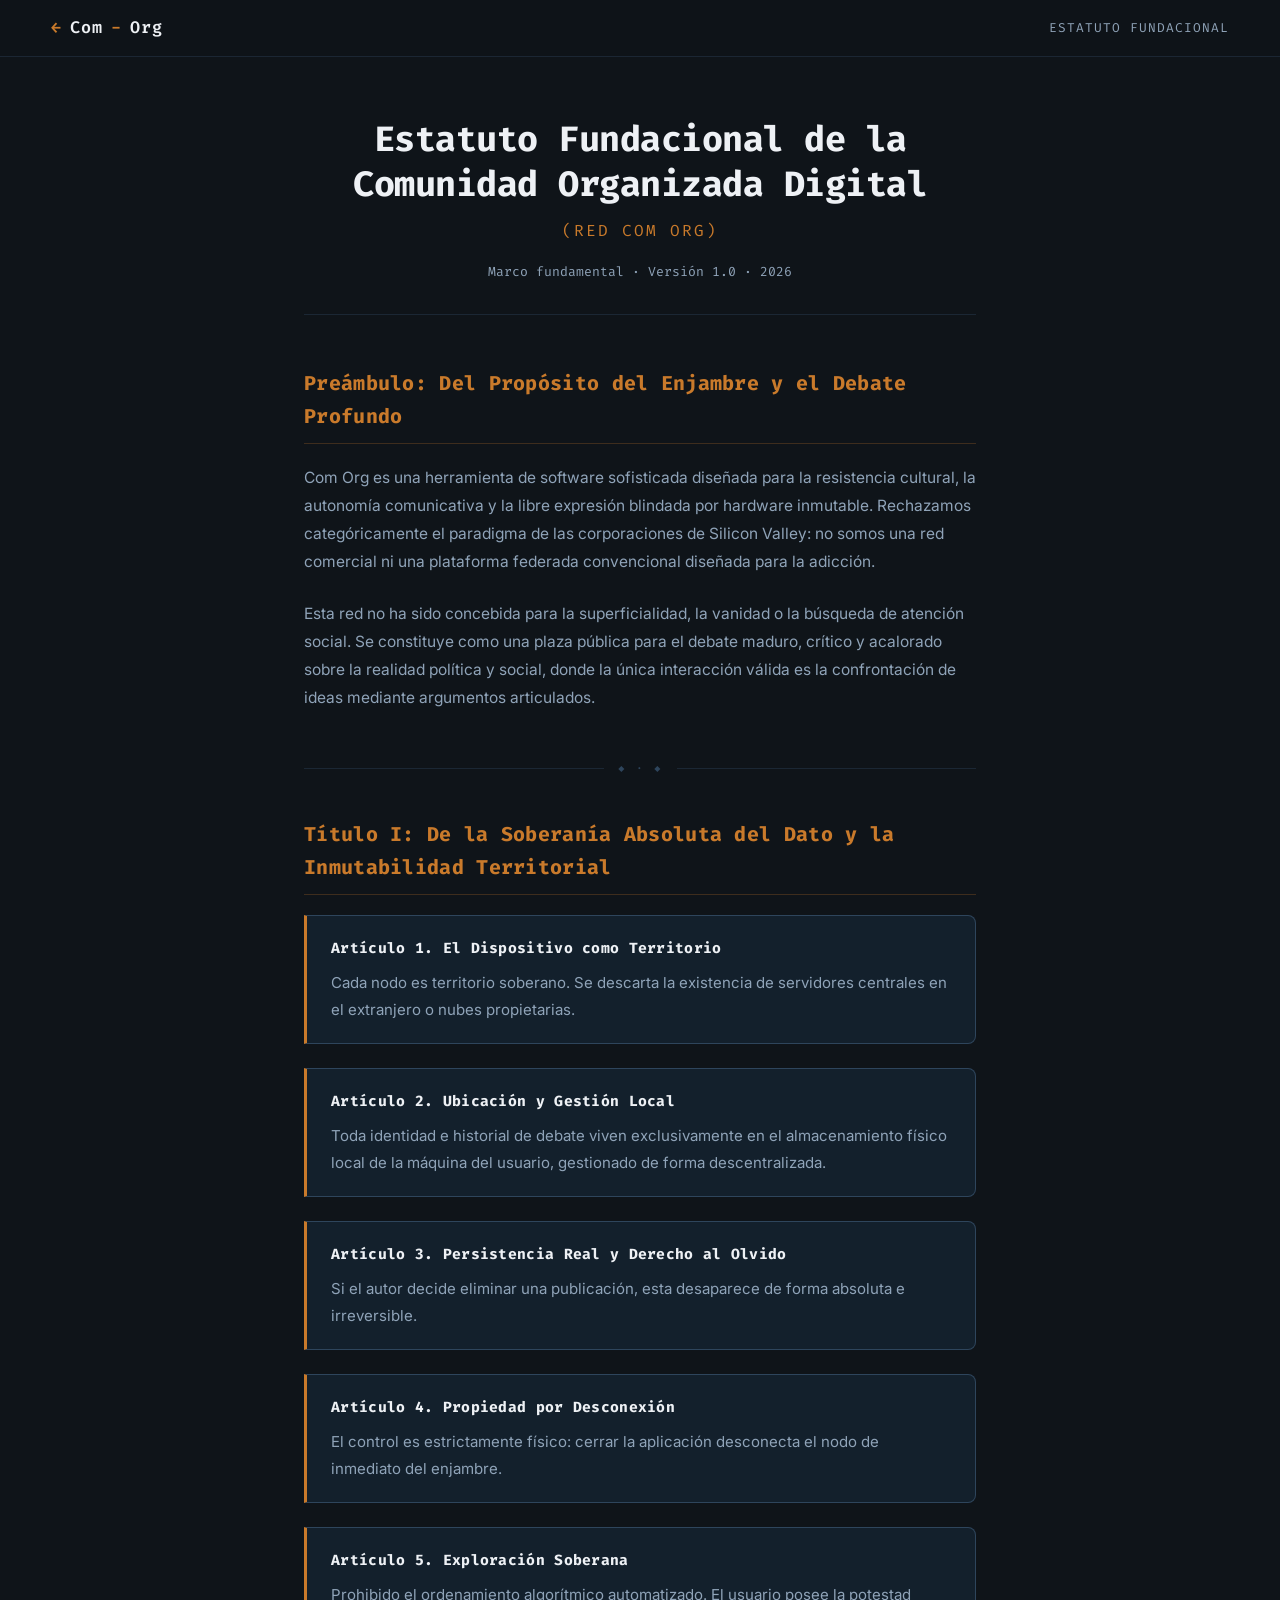
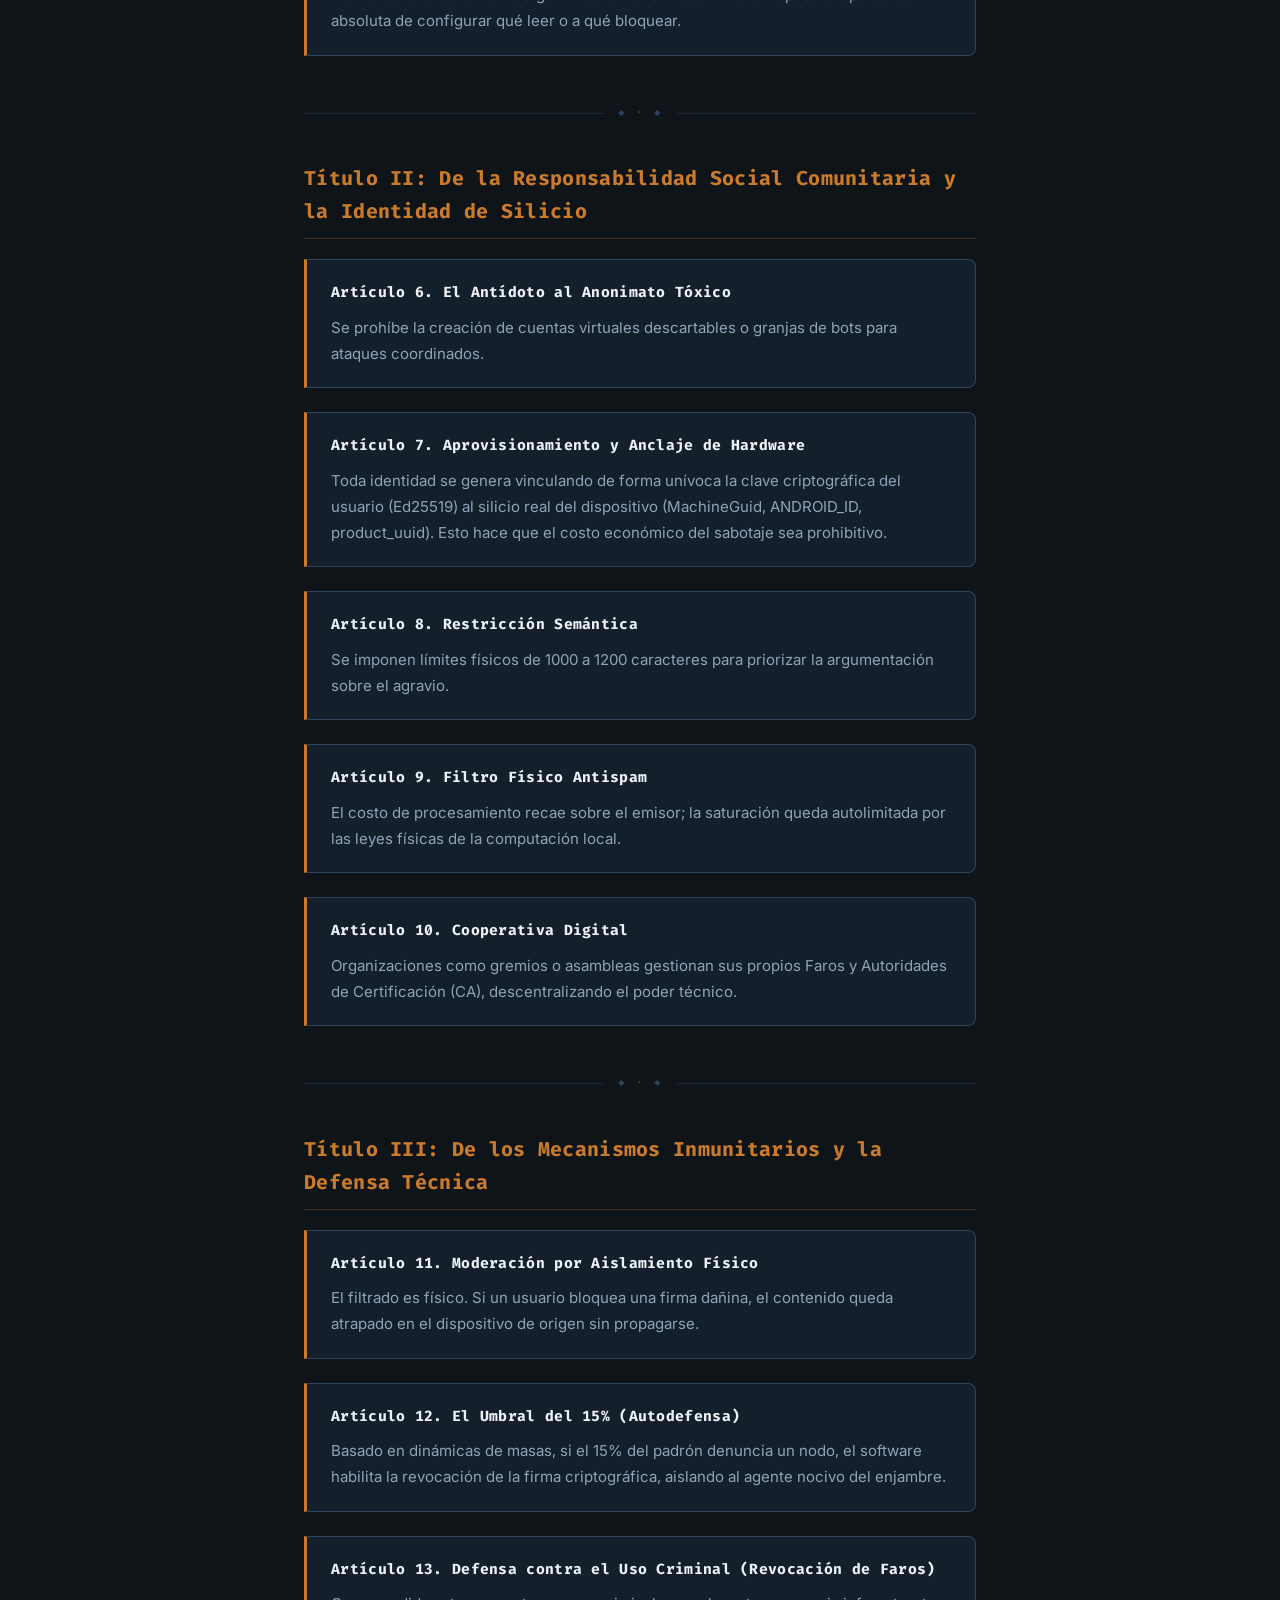
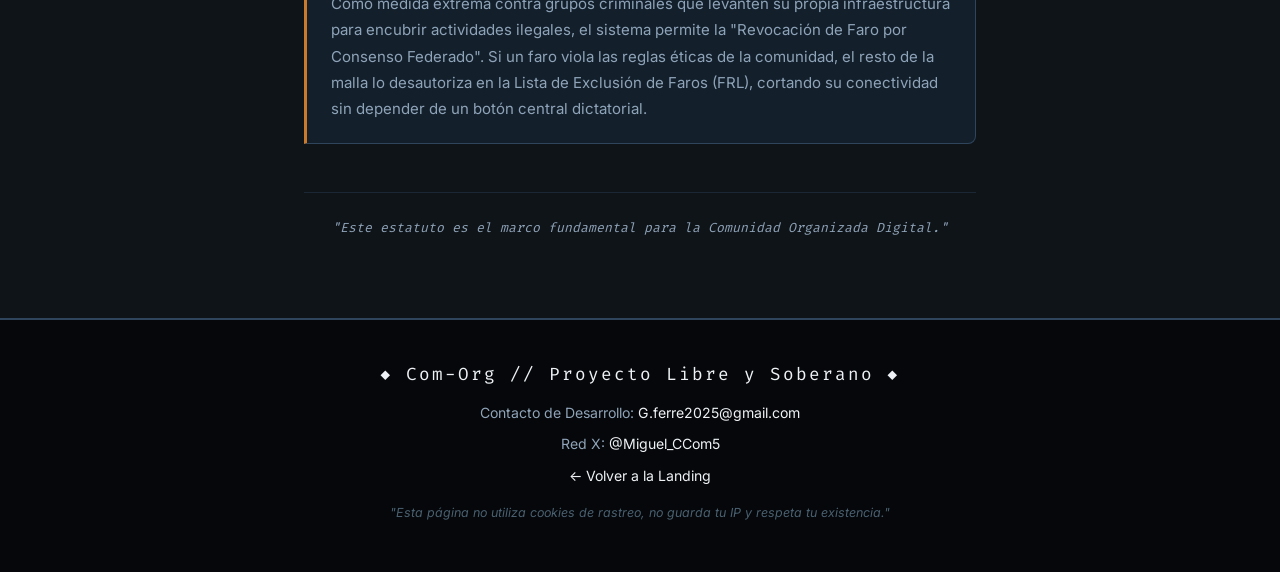
==== estatuto.html @ 85f121b2 "Estatutos" ====
<!DOCTYPE html>
<html lang="es">
<head>
    <meta charset="UTF-8">
    <meta name="viewport" content="width=device-width, initial-scale=1.0">
    <title>Estatuto Fundacional — Com Org // Red de Debate Soberano</title>
    <meta name="description" content="Estatuto Fundacional de la Comunidad Organizada Digital (RED COM ORG). Marco de soberanía del dato, responsabilidad social e identidad de silicio.">

    <link rel="preconnect" href="https://fonts.googleapis.com" />
    <link rel="preconnect" href="https://fonts.gstatic.com" crossorigin />
    <link href="https://fonts.googleapis.com/css2?family=Fira+Code:wght@400;600&family=Inter:wght@300;400;600;700&display=swap" rel="stylesheet" />

    <style>
        /* ============================================================
           VARIABLES Y RESET (idéntico a index.html)
        ============================================================ */
        :root {
            --bg-dark: #0F1419;
            --bg-card: #13202C;
            --bg-section-alt: #0b0e12;
            --border-glow: #2E455C;
            --accent-terracota: #C97A2B;
            --accent-glow: rgba(201, 122, 43, 0.35);
            --text-main: #EEF1F5;
            --text-muted: #8fa3b8;
            --danger: #f43f5e;
        }

        *, *::before, *::after {
            margin: 0;
            padding: 0;
            box-sizing: border-box;
        }

        html { scroll-behavior: smooth; }

        body {
            background-color: var(--bg-dark);
            color: var(--text-main);
            font-family: 'Inter', sans-serif;
            line-height: 1.65;
            overflow-x: hidden;
        }

        /* Scrollbar */
        ::-webkit-scrollbar { width: 7px; }
        ::-webkit-scrollbar-track { background: var(--bg-dark); }
        ::-webkit-scrollbar-thumb { background: var(--border-glow); border-radius: 4px; }
        ::-webkit-scrollbar-thumb:hover { background: var(--accent-terracota); }

        h1, h2, h3, h4, .mono { font-family: 'Fira Code', monospace; }

        /* ============================================================
           NAVBAR
        ============================================================ */
        nav {
            position: sticky;
            top: 0;
            z-index: 100;
            background: rgba(15, 20, 25, 0.88);
            backdrop-filter: blur(14px);
            border-bottom: 1px solid rgba(46, 69, 92, 0.4);
            padding: 14px 0;
        }

        .nav-inner {
            width: 92%;
            max-width: 1200px;
            margin: 0 auto;
            display: flex;
            align-items: center;
            justify-content: space-between;
            gap: 20px;
        }

        .nav-logo {
            font-family: 'Fira Code', monospace;
            font-size: 1.05rem;
            font-weight: 600;
            color: var(--text-main);
            text-decoration: none;
            letter-spacing: 1px;
            display: flex;
            align-items: center;
            gap: 8px;
            transition: color 0.2s;
        }

        .nav-logo:hover { color: var(--accent-terracota); }

        .nav-logo .arrow {
            color: var(--accent-terracota);
            font-size: 1rem;
        }

        /* ============================================================
           STATUTE CONTAINER — lectura cómoda
        ============================================================ */
        .statute-container {
            max-width: 800px;
            margin: 0 auto;
            padding: 60px 5% 80px;
        }

        /* Encabezado del estatuto */
        .statute-header {
            text-align: center;
            margin-bottom: 52px;
            padding-bottom: 32px;
            border-bottom: 1px solid rgba(46, 69, 92, 0.4);
        }

        .statute-header h1 {
            font-size: clamp(1.5rem, 3.5vw, 2.2rem);
            font-weight: 700;
            letter-spacing: -0.5px;
            margin-bottom: 10px;
            line-height: 1.3;
        }

        .statute-header .subtitle {
            font-family: 'Fira Code', monospace;
            color: var(--accent-terracota);
            font-size: 1rem;
            margin-bottom: 0;
            letter-spacing: 2px;
        }

        .statute-header .doc-meta {
            margin-top: 16px;
            font-size: 0.82rem;
            color: var(--text-muted);
            font-family: 'Fira Code', monospace;
        }

        /* ============================================================
           SECCIONES Y TÍTULOS
        ============================================================ */
        .preamble,
        .title-section {
            margin-bottom: 48px;
        }

        .preamble h2,
        .title-section > h2 {
            font-size: clamp(1rem, 2.5vw, 1.25rem);
            color: var(--accent-terracota);
            margin-bottom: 20px;
            padding-bottom: 10px;
            border-bottom: 1px solid rgba(201, 122, 43, 0.25);
            letter-spacing: 0.3px;
        }

        /* Párrafos del preámbulo */
        .preamble p {
            color: var(--text-muted);
            line-height: 1.8;
            margin-bottom: 1.5rem;
            font-size: 0.97rem;
        }

        /* ============================================================
           ARTÍCULOS
        ============================================================ */
        .article {
            background-color: var(--bg-card);
            border: 1px solid var(--border-glow);
            border-left: 3px solid var(--accent-terracota);
            border-radius: 0 8px 8px 0;
            padding: 20px 24px;
            margin-bottom: 1.5rem;
            transition: border-color 0.3s ease, transform 0.3s ease, box-shadow 0.3s ease;
        }

        .article:hover {
            border-left-color: var(--accent-terracota);
            border-color: var(--accent-terracota);
            transform: translateX(4px);
            box-shadow: 0 4px 24px rgba(0, 0, 0, 0.35);
        }

        .article h3 {
            font-size: 0.92rem;
            color: var(--text-main);
            margin-bottom: 10px;
            font-family: 'Fira Code', monospace;
            letter-spacing: 0.3px;
        }

        .article p {
            color: var(--text-muted);
            line-height: 1.75;
            font-size: 0.94rem;
            margin-bottom: 0;
        }

        /* Notas de referencia (citas) */
        .cite {
            font-family: 'Fira Code', monospace;
            font-size: 0.72rem;
            color: rgba(143, 163, 184, 0.45);
            margin-left: 6px;
        }

        /* ============================================================
           PIE DEL DOCUMENTO
        ============================================================ */
        .statute-footer-note {
            margin-top: 48px;
            padding-top: 24px;
            border-top: 1px solid rgba(46, 69, 92, 0.4);
            text-align: center;
            font-family: 'Fira Code', monospace;
            font-size: 0.82rem;
            color: var(--text-muted);
            font-style: italic;
        }

        /* ============================================================
           FOOTER GLOBAL
        ============================================================ */
        footer {
            background-color: #05070a;
            border-top: 2px solid var(--border-glow);
            padding: 40px 0;
            text-align: center;
        }

        .footer-logo {
            font-family: 'Fira Code', monospace;
            font-size: 1.1rem;
            color: var(--text-main);
            margin-bottom: 12px;
            letter-spacing: 2px;
        }

        footer p {
            color: var(--text-muted);
            font-size: 0.88rem;
            margin-bottom: 8px;
        }

        footer a {
            color: var(--text-main);
            text-decoration: none;
            transition: color 0.2s;
        }

        footer a:hover { color: var(--accent-terracota); }

        .legal {
            font-size: 0.78rem;
            font-style: italic;
            color: #4a6070;
            margin-top: 16px;
        }

        /* ============================================================
           SEPARADOR DECORATIVO
        ============================================================ */
        .divider {
            display: flex;
            align-items: center;
            gap: 14px;
            margin: 40px auto;
            color: var(--border-glow);
            font-family: 'Fira Code', monospace;
            font-size: 0.7rem;
            letter-spacing: 2px;
        }

        .divider::before, .divider::after {
            content: '';
            flex: 1;
            height: 1px;
            background: var(--border-glow);
            opacity: 0.4;
        }

        @media (max-width: 600px) {
            .statute-container { padding: 40px 5% 60px; }
        }
    </style>
</head>
<body>

    <!-- ====================================================
         NAV
    ==================================================== -->
    <nav id="nav-estatuto">
        <div class="nav-inner">
            <a href="index.html" class="nav-logo">
                <span class="arrow">←</span>
                Com<span style="color: var(--accent-terracota);">-</span>Org
            </a>
            <span style="font-family: 'Fira Code', monospace; font-size: 0.8rem; color: var(--text-muted); letter-spacing: 1px;">ESTATUTO FUNDACIONAL</span>
        </div>
    </nav>

    <!-- ====================================================
         CONTENIDO PRINCIPAL
    ==================================================== -->
    <main class="statute-container">

        <header class="statute-header">
            <h1>Estatuto Fundacional de la Comunidad Organizada Digital</h1>
            <p class="subtitle">(RED COM ORG)</p>
            <p class="doc-meta">Marco fundamental · Versión 1.0 · 2026</p>
        </header>

        <!-- PREÁMBULO -->
        <section class="preamble">
            <h2>Preámbulo: Del Propósito del Enjambre y el Debate Profundo</h2>
            <p>
                Com Org es una herramienta de software sofisticada diseñada para la resistencia cultural,
                la autonomía comunicativa y la libre expresión blindada por hardware inmutable. Rechazamos
                categóricamente el paradigma de las corporaciones de Silicon Valley: no somos una red
                comercial ni una plataforma federada convencional diseñada para la adicción.
            </p>
            <p>
                Esta red no ha sido concebida para la superficialidad, la vanidad o la búsqueda de atención
                social. Se constituye como una plaza pública para el debate maduro, crítico y acalorado sobre
                la realidad política y social, donde la única interacción válida es la confrontación de ideas
                mediante argumentos articulados.
            </p>
        </section>

        <div class="divider">◆ · ◆</div>

        <!-- TÍTULO I -->
        <section class="title-section">
            <h2>Título I: De la Soberanía Absoluta del Dato y la Inmutabilidad Territorial</h2>

            <article class="article">
                <h3>Artículo 1. El Dispositivo como Territorio</h3>
                <p>Cada nodo es territorio soberano. Se descarta la existencia de servidores centrales en el extranjero o nubes propietarias.</p>
            </article>

            <article class="article">
                <h3>Artículo 2. Ubicación y Gestión Local</h3>
                <p>Toda identidad e historial de debate viven exclusivamente en el almacenamiento físico local de la máquina del usuario, gestionado de forma descentralizada.</p>
            </article>

            <article class="article">
                <h3>Artículo 3. Persistencia Real y Derecho al Olvido</h3>
                <p>Si el autor decide eliminar una publicación, esta desaparece de forma absoluta e irreversible.</p>
            </article>

            <article class="article">
                <h3>Artículo 4. Propiedad por Desconexión</h3>
                <p>El control es estrictamente físico: cerrar la aplicación desconecta el nodo de inmediato del enjambre.</p>
            </article>

            <article class="article">
                <h3>Artículo 5. Exploración Soberana</h3>
                <p>Prohibido el ordenamiento algorítmico automatizado. El usuario posee la potestad absoluta de configurar qué leer o a qué bloquear.</p>
            </article>
        </section>

        <div class="divider">◆ · ◆</div>

        <!-- TÍTULO II -->
        <section class="title-section">
            <h2>Título II: De la Responsabilidad Social Comunitaria y la Identidad de Silicio</h2>

            <article class="article">
                <h3>Artículo 6. El Antídoto al Anonimato Tóxico</h3>
                <p>Se prohíbe la creación de cuentas virtuales descartables o granjas de bots para ataques coordinados.</p>
            </article>

            <article class="article">
                <h3>Artículo 7. Aprovisionamiento y Anclaje de Hardware</h3>
                <p>Toda identidad se genera vinculando de forma unívoca la clave criptográfica del usuario (Ed25519) al silicio real del dispositivo (MachineGuid, ANDROID_ID, product_uuid). Esto hace que el costo económico del sabotaje sea prohibitivo.</p>
            </article>

            <article class="article">
                <h3>Artículo 8. Restricción Semántica</h3>
                <p>Se imponen límites físicos de 1000 a 1200 caracteres para priorizar la argumentación sobre el agravio.</p>
            </article>

            <article class="article">
                <h3>Artículo 9. Filtro Físico Antispam</h3>
                <p>El costo de procesamiento recae sobre el emisor; la saturación queda autolimitada por las leyes físicas de la computación local.</p>
            </article>

            <article class="article">
                <h3>Artículo 10. Cooperativa Digital</h3>
                <p>Organizaciones como gremios o asambleas gestionan sus propios Faros y Autoridades de Certificación (CA), descentralizando el poder técnico.</p>
            </article>
        </section>

        <div class="divider">◆ · ◆</div>

        <!-- TÍTULO III -->
        <section class="title-section">
            <h2>Título III: De los Mecanismos Inmunitarios y la Defensa Técnica</h2>

            <article class="article">
                <h3>Artículo 11. Moderación por Aislamiento Físico</h3>
                <p>El filtrado es físico. Si un usuario bloquea una firma dañina, el contenido queda atrapado en el dispositivo de origen sin propagarse.</p>
            </article>

            <article class="article">
                <h3>Artículo 12. El Umbral del 15% (Autodefensa)</h3>
                <p>Basado en dinámicas de masas, si el 15% del padrón denuncia un nodo, el software habilita la revocación de la firma criptográfica, aislando al agente nocivo del enjambre.</p>
            </article>

            <article class="article">
                <h3>Artículo 13. Defensa contra el Uso Criminal (Revocación de Faros)</h3>
                <p>Como medida extrema contra grupos criminales que levanten su propia infraestructura para encubrir actividades ilegales, el sistema permite la "Revocación de Faro por Consenso Federado". Si un faro viola las reglas éticas de la comunidad, el resto de la malla lo desautoriza en la Lista de Exclusión de Faros (FRL), cortando su conectividad sin depender de un botón central dictatorial.</p>
            </article>
        </section>

        <div class="statute-footer-note">
            "Este estatuto es el marco fundamental para la Comunidad Organizada Digital."
        </div>

    </main>

    <!-- ====================================================
         FOOTER
    ==================================================== -->
    <footer>
        <div style="width: 92%; max-width: 1200px; margin: 0 auto;">
            <p class="footer-logo">◆ Com-Org // Proyecto Libre y Soberano ◆</p>
            <p>Contacto de Desarrollo: <a href="mailto:G.ferre2025@gmail.com">G.ferre2025@gmail.com</a></p>
            <p>Red X: <a href="https://x.com/Miguel_CCom5" target="_blank" rel="noopener noreferrer">@Miguel_CCom5</a></p>
            <p><a href="index.html">← Volver a la Landing</a></p>
            <p class="legal">"Esta página no utiliza cookies de rastreo, no guarda tu IP y respeta tu existencia."</p>
        </div>
    </footer>

</body>
</html>
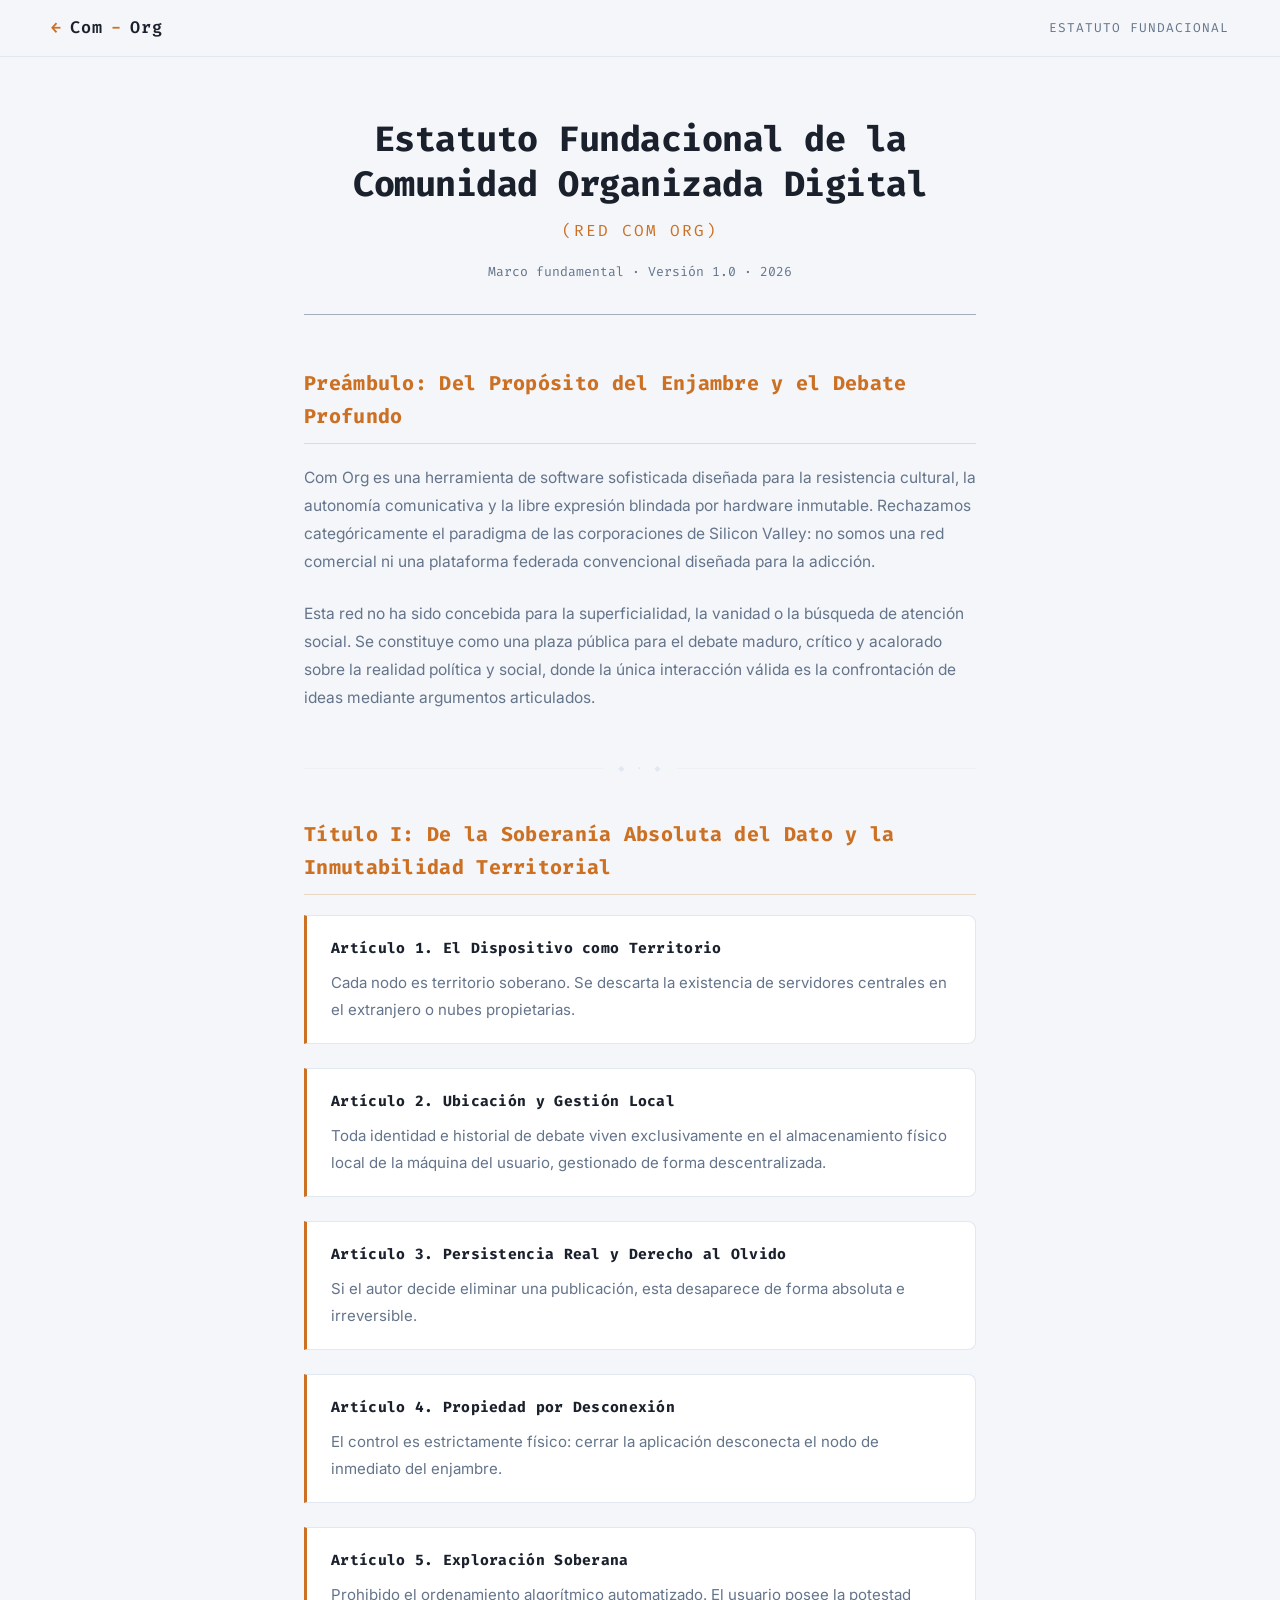
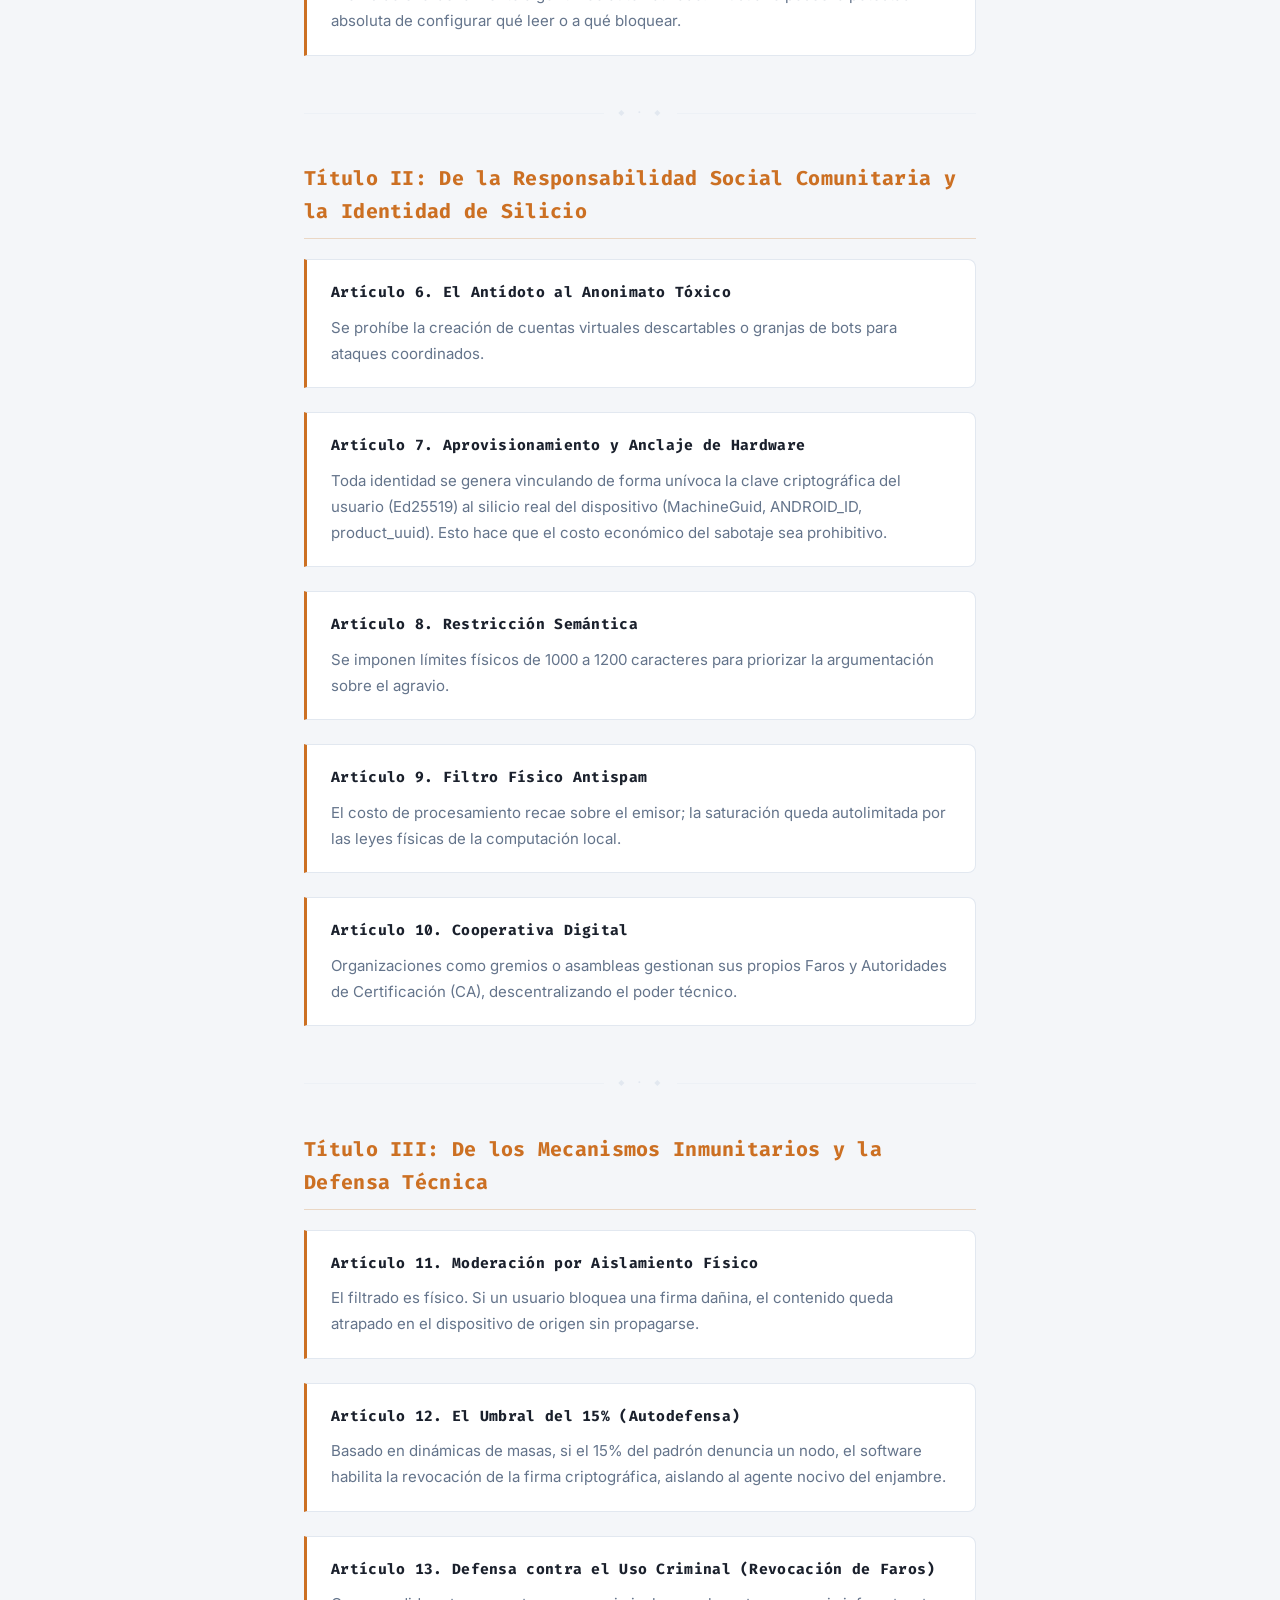
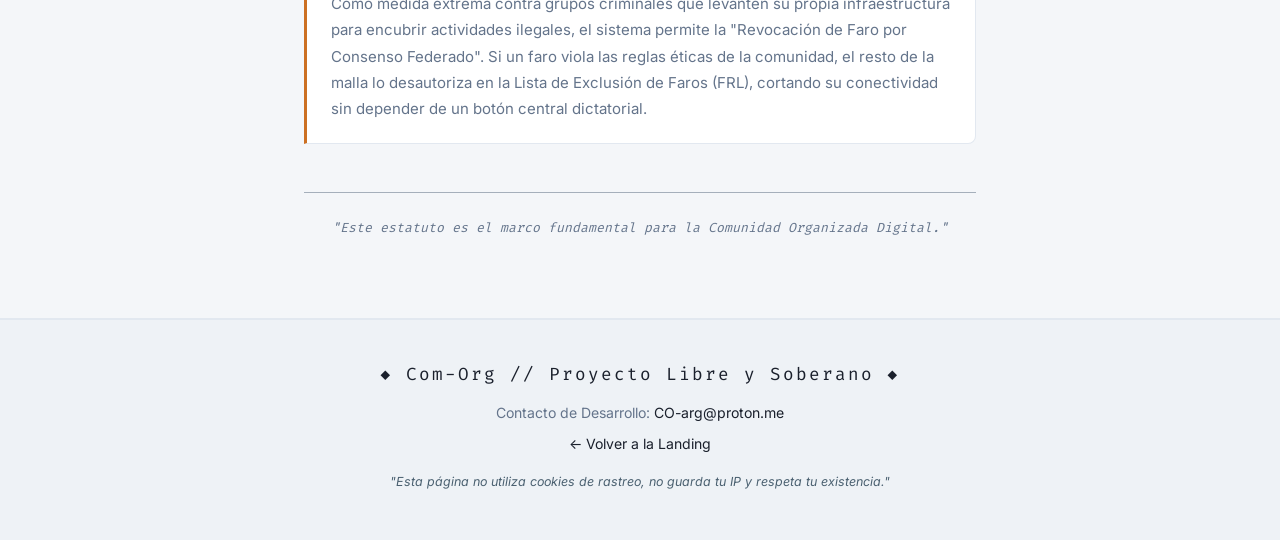
==== commit 0edfa7e7: "cambio paleta color sitio" ====
--- a/estatuto.html
+++ b/estatuto.html
@@ -15,16 +15,46 @@
            VARIABLES Y RESET (idéntico a index.html)
         ============================================================ */
         :root {
-            --bg-dark: #0F1419;
-            --bg-card: #13202C;
-            --bg-section-alt: #0b0e12;
-            --border-glow: #2E455C;
-            --accent-terracota: #C97A2B;
-            --accent-glow: rgba(201, 122, 43, 0.35);
-            --text-main: #EEF1F5;
-            --text-muted: #8fa3b8;
+            /* Sistema DUAL: Modo Claro (por defecto) */
+            --bg-principal: #f4f6f9;
+            --bg-card: #ffffff;
+            --bg-section-alt: #eef2f6;
+            --texto-main: #1a202c;
+            --texto-secundario: #64748b;
+            --acento: #cc7023;
+            --acento-hover: #b35f1b;
+            --borde: #e2e8f0;
+            --estado-exito: #059669;
+            --bg-codigo: #e2e8f0;
+            --texto-codigo: #cc7023;
+
+            /* Mapeo para retrocompatibilidad con las clases existentes */
+            --bg-dark: var(--bg-principal);
+            --border-glow: var(--borde);
+            --accent-terracota: var(--acento);
+            --accent-glow: rgba(204, 112, 35, 0.25);
+            --text-main: var(--texto-main);
+            --text-muted: var(--texto-secundario);
             --danger: #f43f5e;
         }
+
+        /* @media (prefers-color-scheme: dark) {
+            :root {
+                --bg-principal: #0b1116;
+                --bg-card: #121a21;
+                --bg-section-alt: #0e161c;
+                --texto-main: #e2e8f0;
+                --texto-secundario: #94a3b8;
+                --acento: #f59e0b;
+                --acento-hover: #d97706;
+                --borde: #1e293b;
+                --estado-exito: #10b981;
+                --bg-codigo: #1a232c;
+                --texto-codigo: #10b981;
+                
+                --accent-glow: rgba(245, 158, 11, 0.25);
+            }
+        } */
 
         *, *::before, *::after {
             margin: 0;
@@ -35,11 +65,12 @@
         html { scroll-behavior: smooth; }
 
         body {
-            background-color: var(--bg-dark);
-            color: var(--text-main);
+            background-color: var(--bg-principal);
+            color: var(--texto-main);
             font-family: 'Inter', sans-serif;
             line-height: 1.65;
             overflow-x: hidden;
+            transition: background-color 0.3s ease, color 0.3s ease;
         }
 
         /* Scrollbar */
@@ -50,6 +81,29 @@
 
         h1, h2, h3, h4, .mono { font-family: 'Fira Code', monospace; }
 
+        pre, code, .codigo {
+            font-family: 'Fira Code', monospace;
+            background-color: var(--bg-codigo);
+            color: var(--texto-codigo);
+            border-radius: 4px;
+        }
+
+        code {
+            padding: 0.2em 0.4em;
+        }
+
+        pre {
+            padding: 1rem;
+            overflow-x: auto;
+            border: 1px solid var(--borde);
+            border-radius: 6px;
+        }
+
+        pre code {
+            padding: 0;
+            background-color: transparent;
+        }
+
         /* ============================================================
            NAVBAR
         ============================================================ */
@@ -57,9 +111,9 @@
             position: sticky;
             top: 0;
             z-index: 100;
-            background: rgba(15, 20, 25, 0.88);
+            background: var(--bg-principal);
             backdrop-filter: blur(14px);
-            border-bottom: 1px solid rgba(46, 69, 92, 0.4);
+            border-bottom: 1px solid var(--borde);
             padding: 14px 0;
         }
 
@@ -220,8 +274,8 @@
            FOOTER GLOBAL
         ============================================================ */
         footer {
-            background-color: #05070a;
-            border-top: 2px solid var(--border-glow);
+            background-color: var(--bg-section-alt);
+            border-top: 2px solid var(--borde);
             padding: 40px 0;
             text-align: center;
         }
@@ -423,8 +477,7 @@
     <footer>
         <div style="width: 92%; max-width: 1200px; margin: 0 auto;">
             <p class="footer-logo">◆ Com-Org // Proyecto Libre y Soberano ◆</p>
-            <p>Contacto de Desarrollo: <a href="mailto:G.ferre2025@gmail.com">G.ferre2025@gmail.com</a></p>
-            <p>Red X: <a href="https://x.com/Miguel_CCom5" target="_blank" rel="noopener noreferrer">@Miguel_CCom5</a></p>
+            <p>Contacto de Desarrollo: <a href="mailto:CO-arg@proton.me">CO-arg@proton.me</a></p>
             <p><a href="index.html">← Volver a la Landing</a></p>
             <p class="legal">"Esta página no utiliza cookies de rastreo, no guarda tu IP y respeta tu existencia."</p>
         </div>
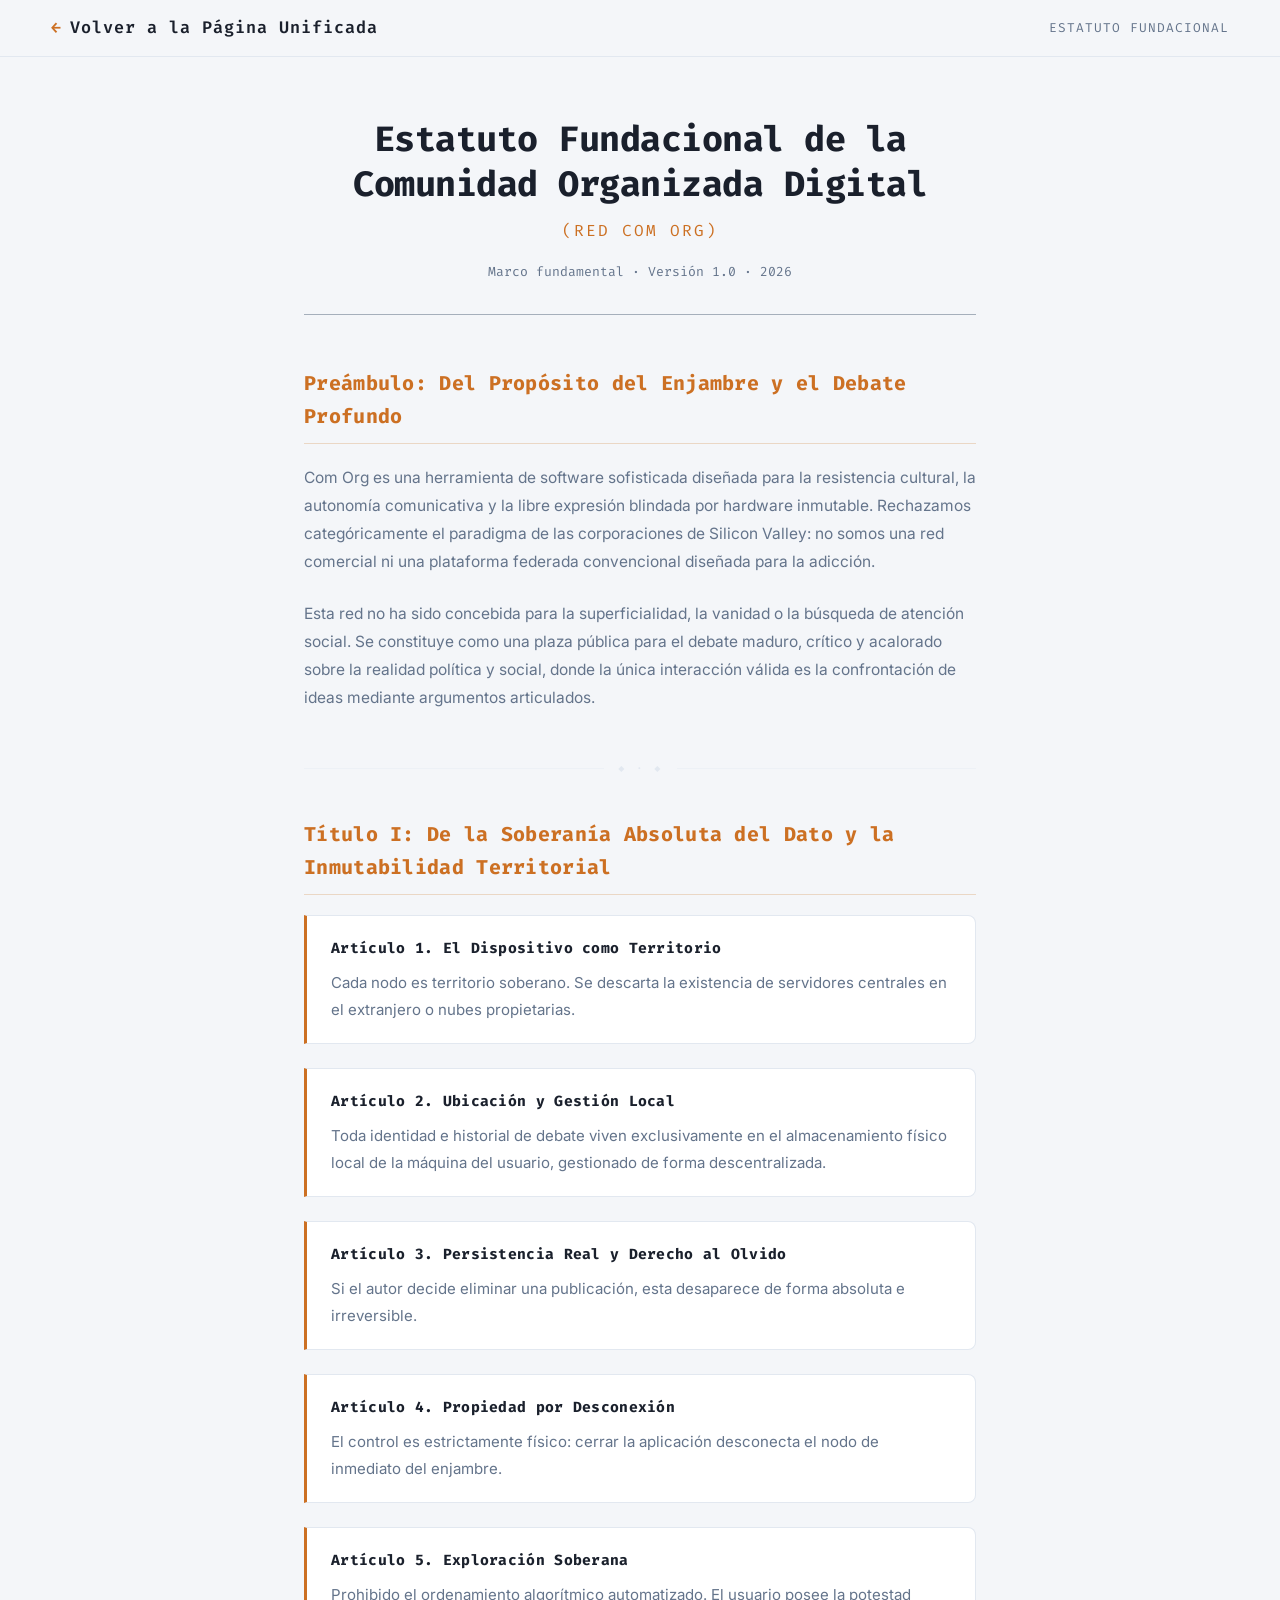
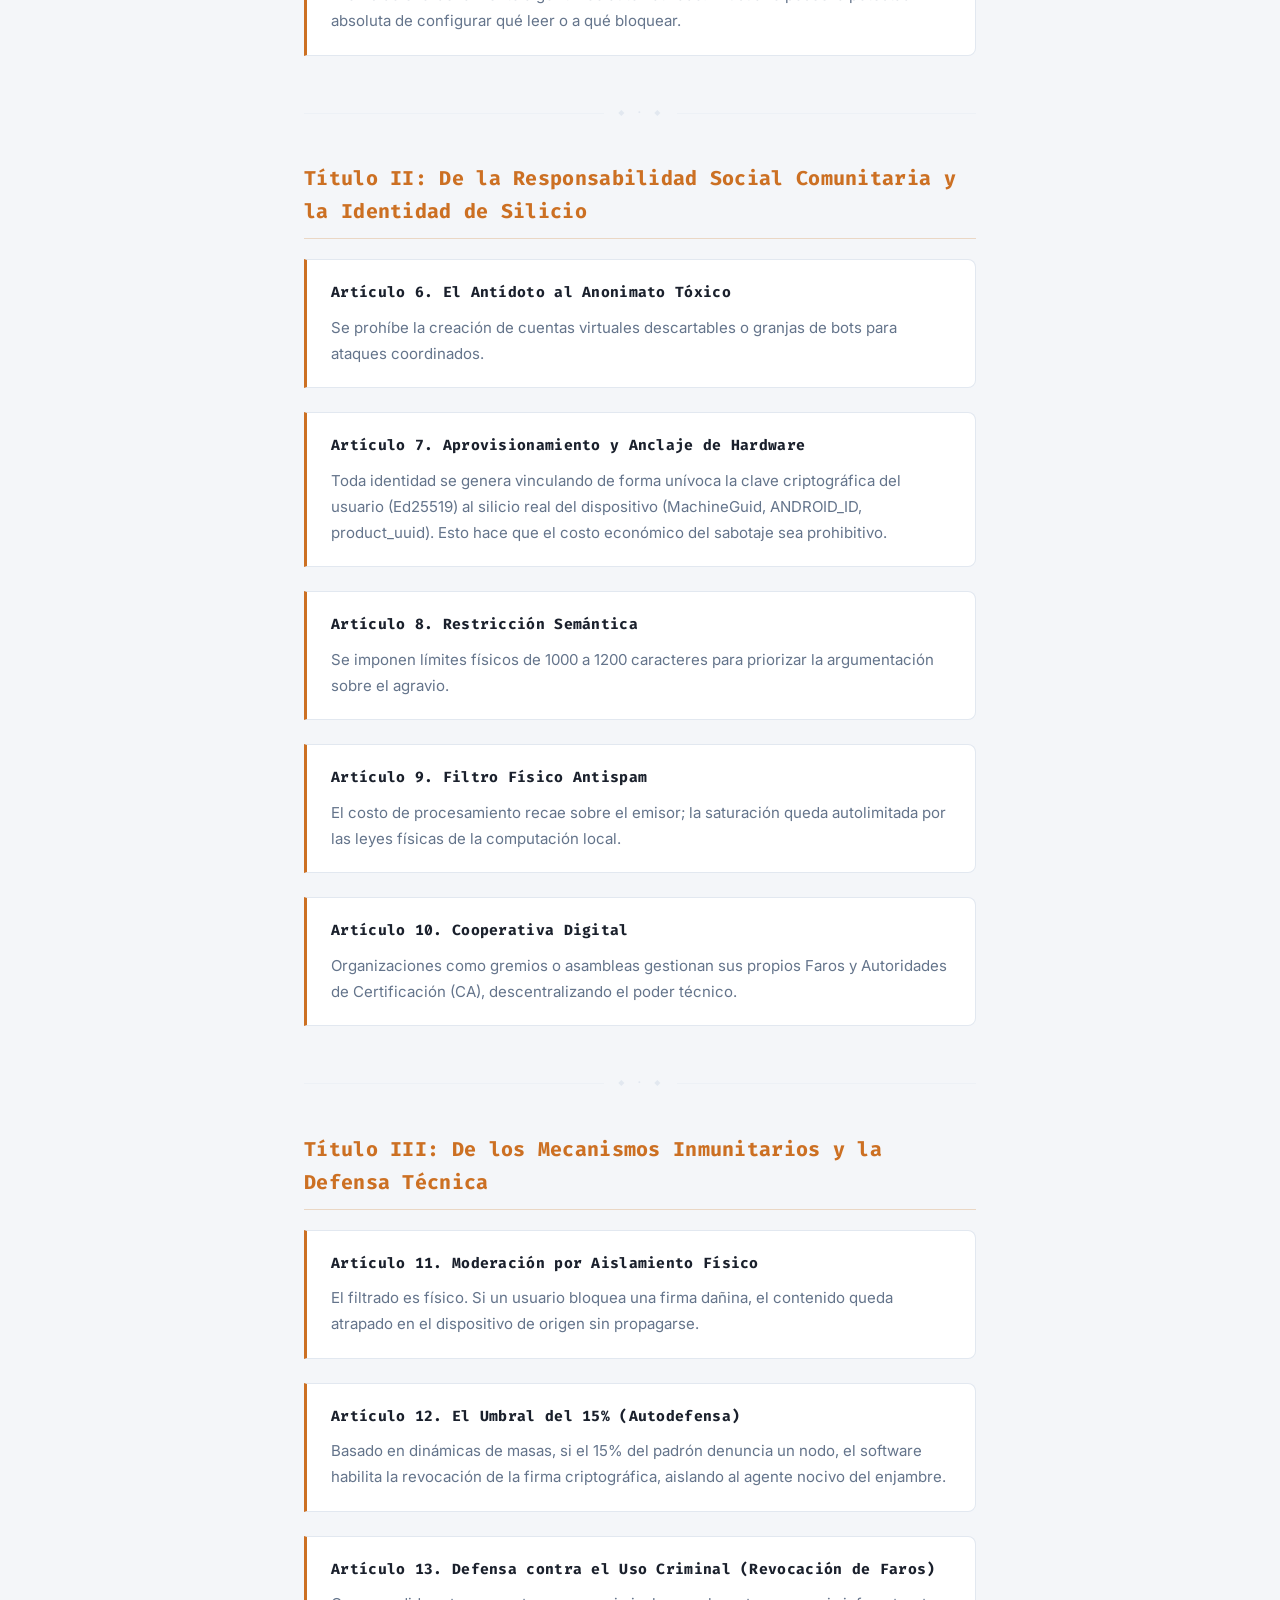
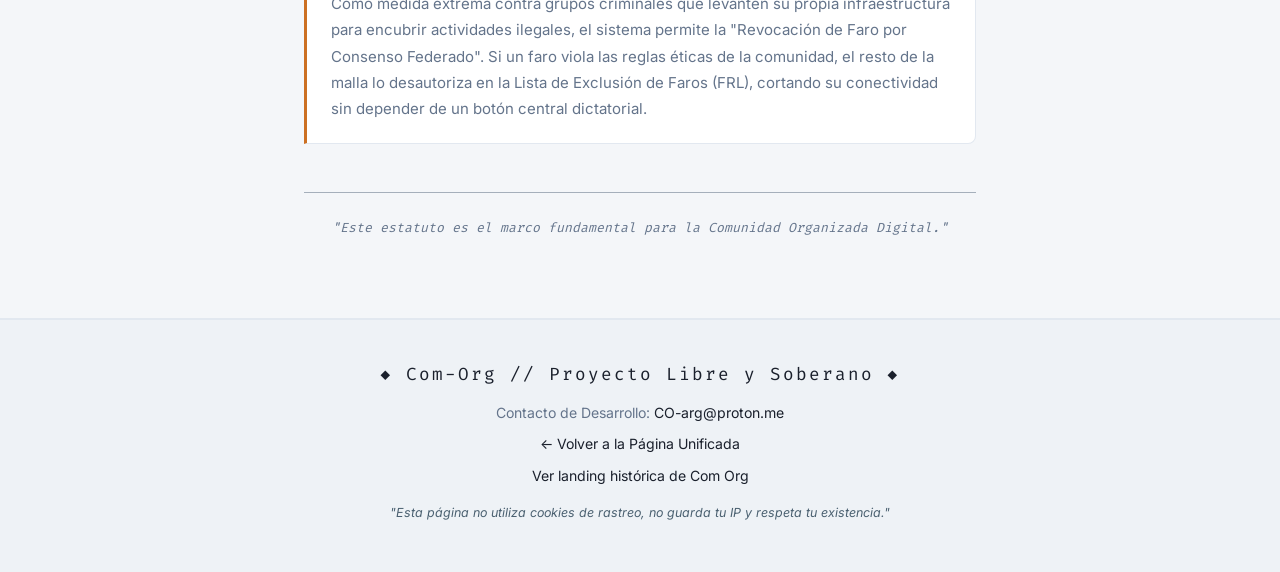
==== commit aadc71f9: "unificacion de filosofia y soft" ====
--- a/estatuto.html
+++ b/estatuto.html
@@ -343,9 +343,9 @@
     ==================================================== -->
     <nav id="nav-estatuto">
         <div class="nav-inner">
-            <a href="index.html" class="nav-logo">
+            <a href="../index.html" class="nav-logo">
                 <span class="arrow">←</span>
-                Com<span style="color: var(--accent-terracota);">-</span>Org
+                Volver a la Página Unificada
             </a>
             <span style="font-family: 'Fira Code', monospace; font-size: 0.8rem; color: var(--text-muted); letter-spacing: 1px;">ESTATUTO FUNDACIONAL</span>
         </div>
@@ -478,7 +478,8 @@
         <div style="width: 92%; max-width: 1200px; margin: 0 auto;">
             <p class="footer-logo">◆ Com-Org // Proyecto Libre y Soberano ◆</p>
             <p>Contacto de Desarrollo: <a href="mailto:CO-arg@proton.me">CO-arg@proton.me</a></p>
-            <p><a href="index.html">← Volver a la Landing</a></p>
+            <p><a href="../index.html">← Volver a la Página Unificada</a></p>
+            <p><a href="index.html">Ver landing histórica de Com Org</a></p>
             <p class="legal">"Esta página no utiliza cookies de rastreo, no guarda tu IP y respeta tu existencia."</p>
         </div>
     </footer>
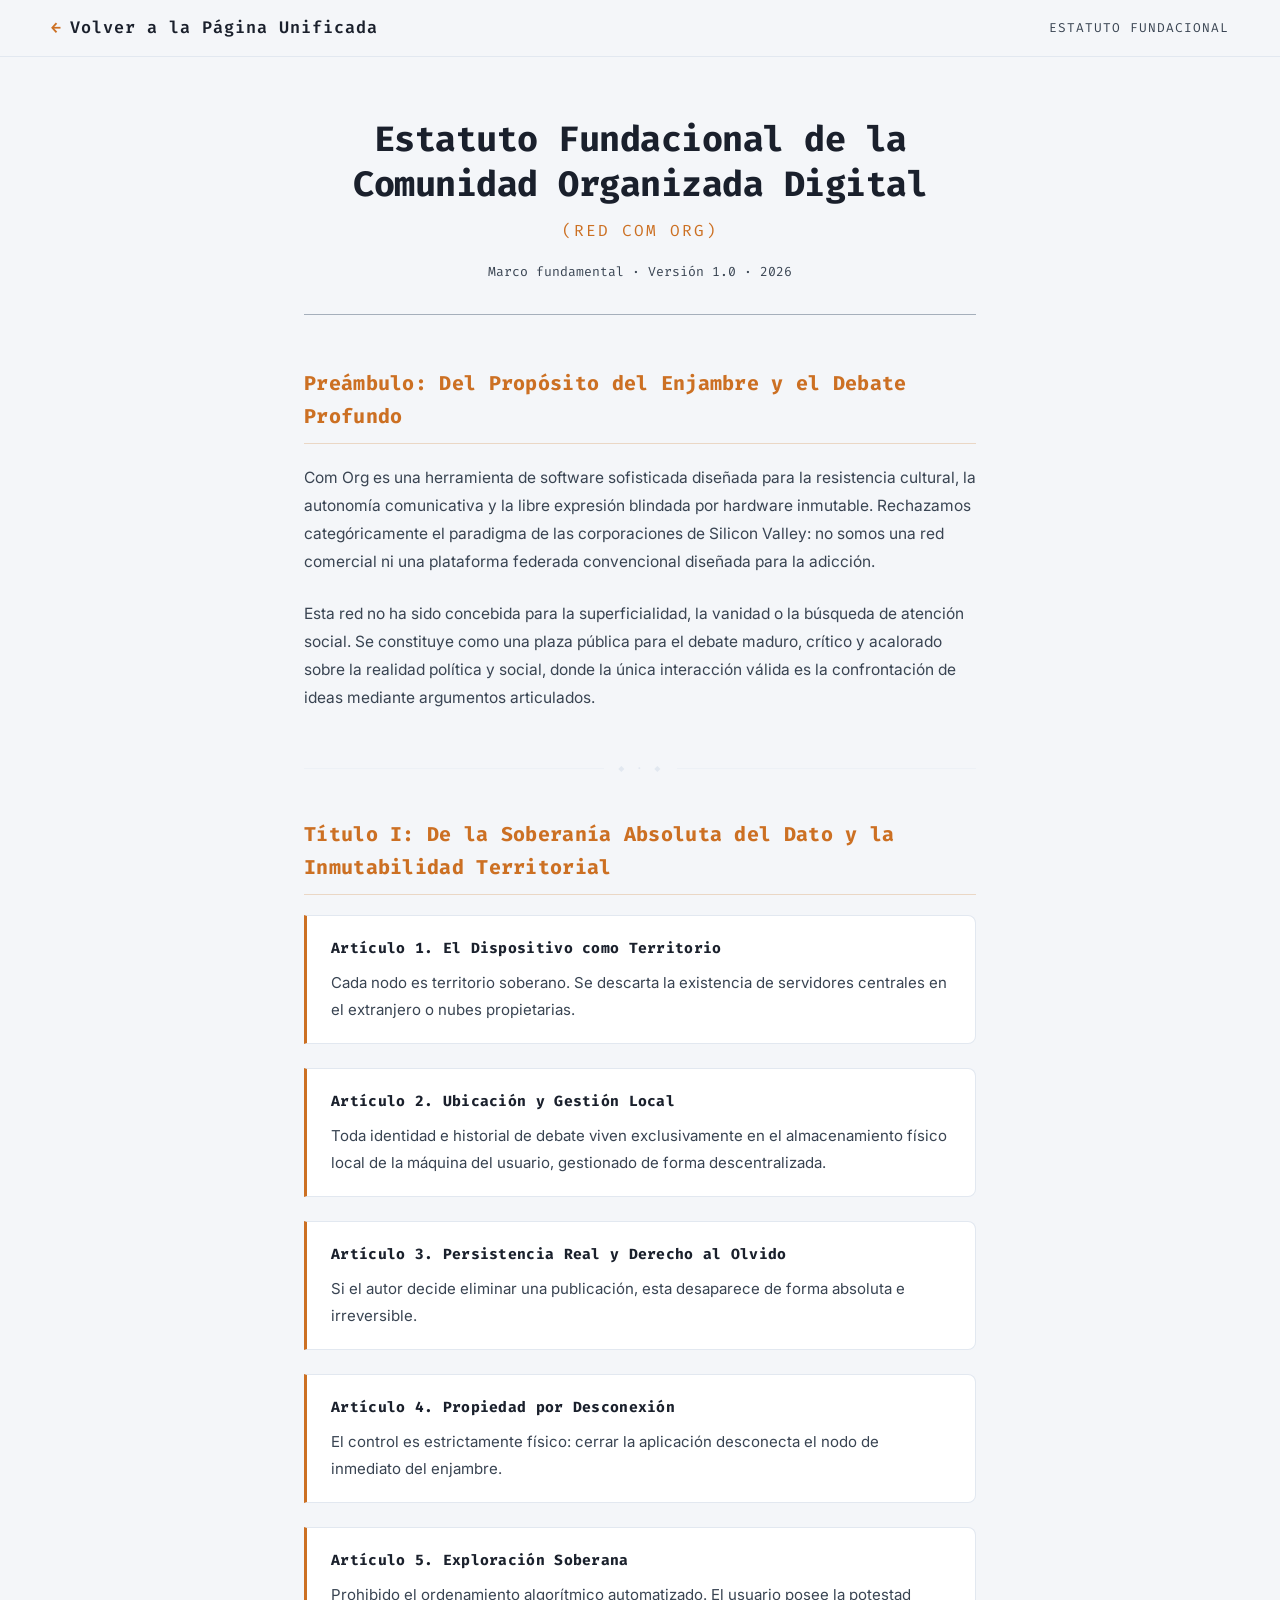
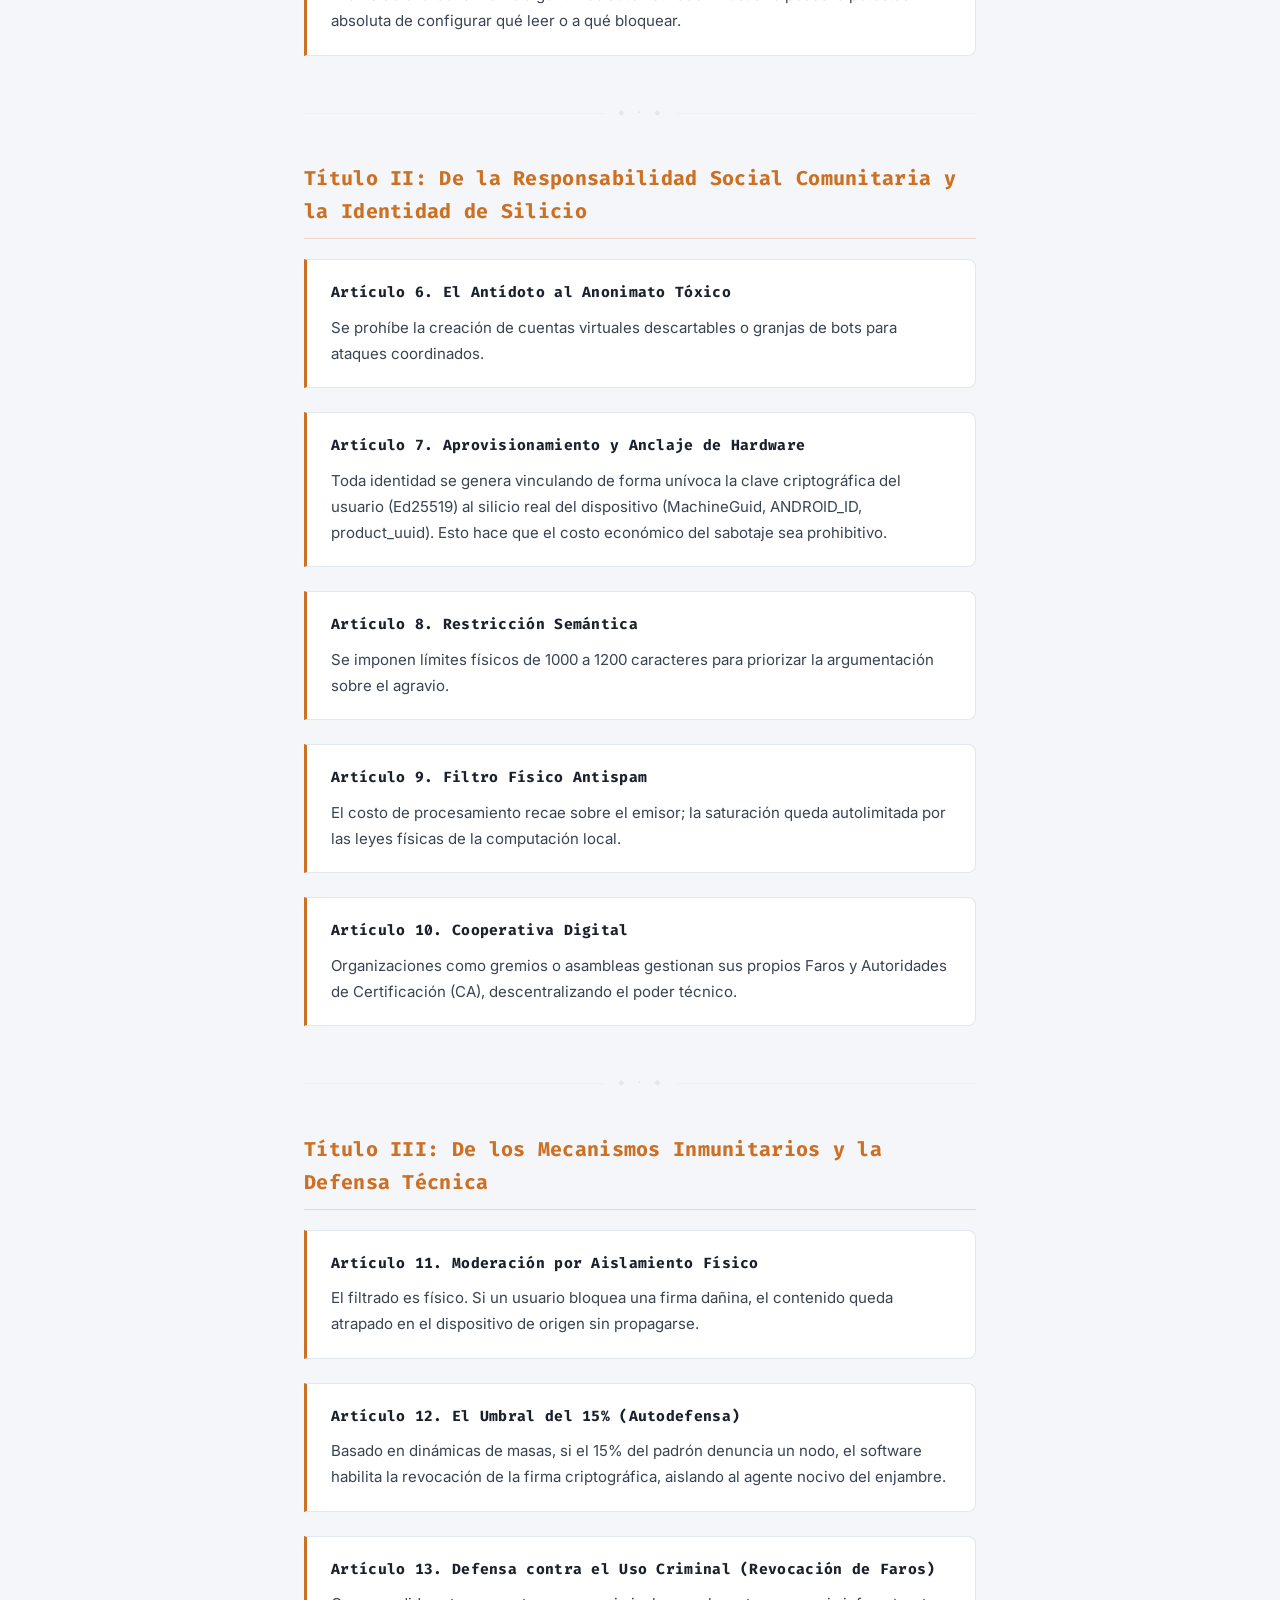
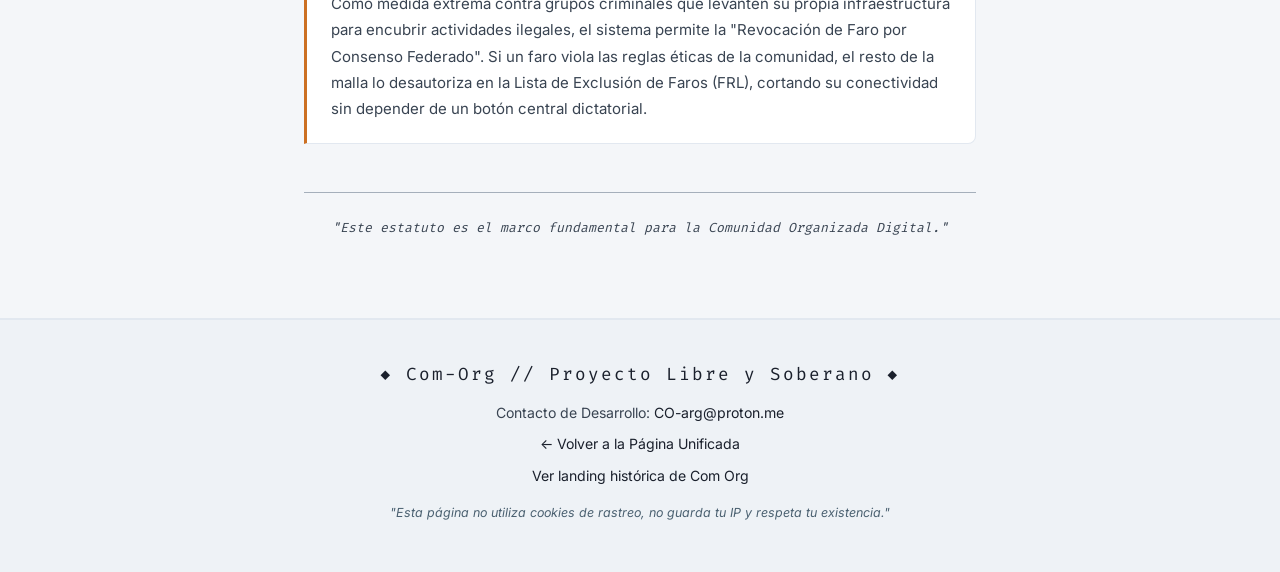
==== commit 99b11881: "color texto" ====
--- a/estatuto.html
+++ b/estatuto.html
@@ -20,7 +20,7 @@
             --bg-card: #ffffff;
             --bg-section-alt: #eef2f6;
             --texto-main: #1a202c;
-            --texto-secundario: #64748b;
+            --texto-secundario: #394452;
             --acento: #cc7023;
             --acento-hover: #b35f1b;
             --borde: #e2e8f0;
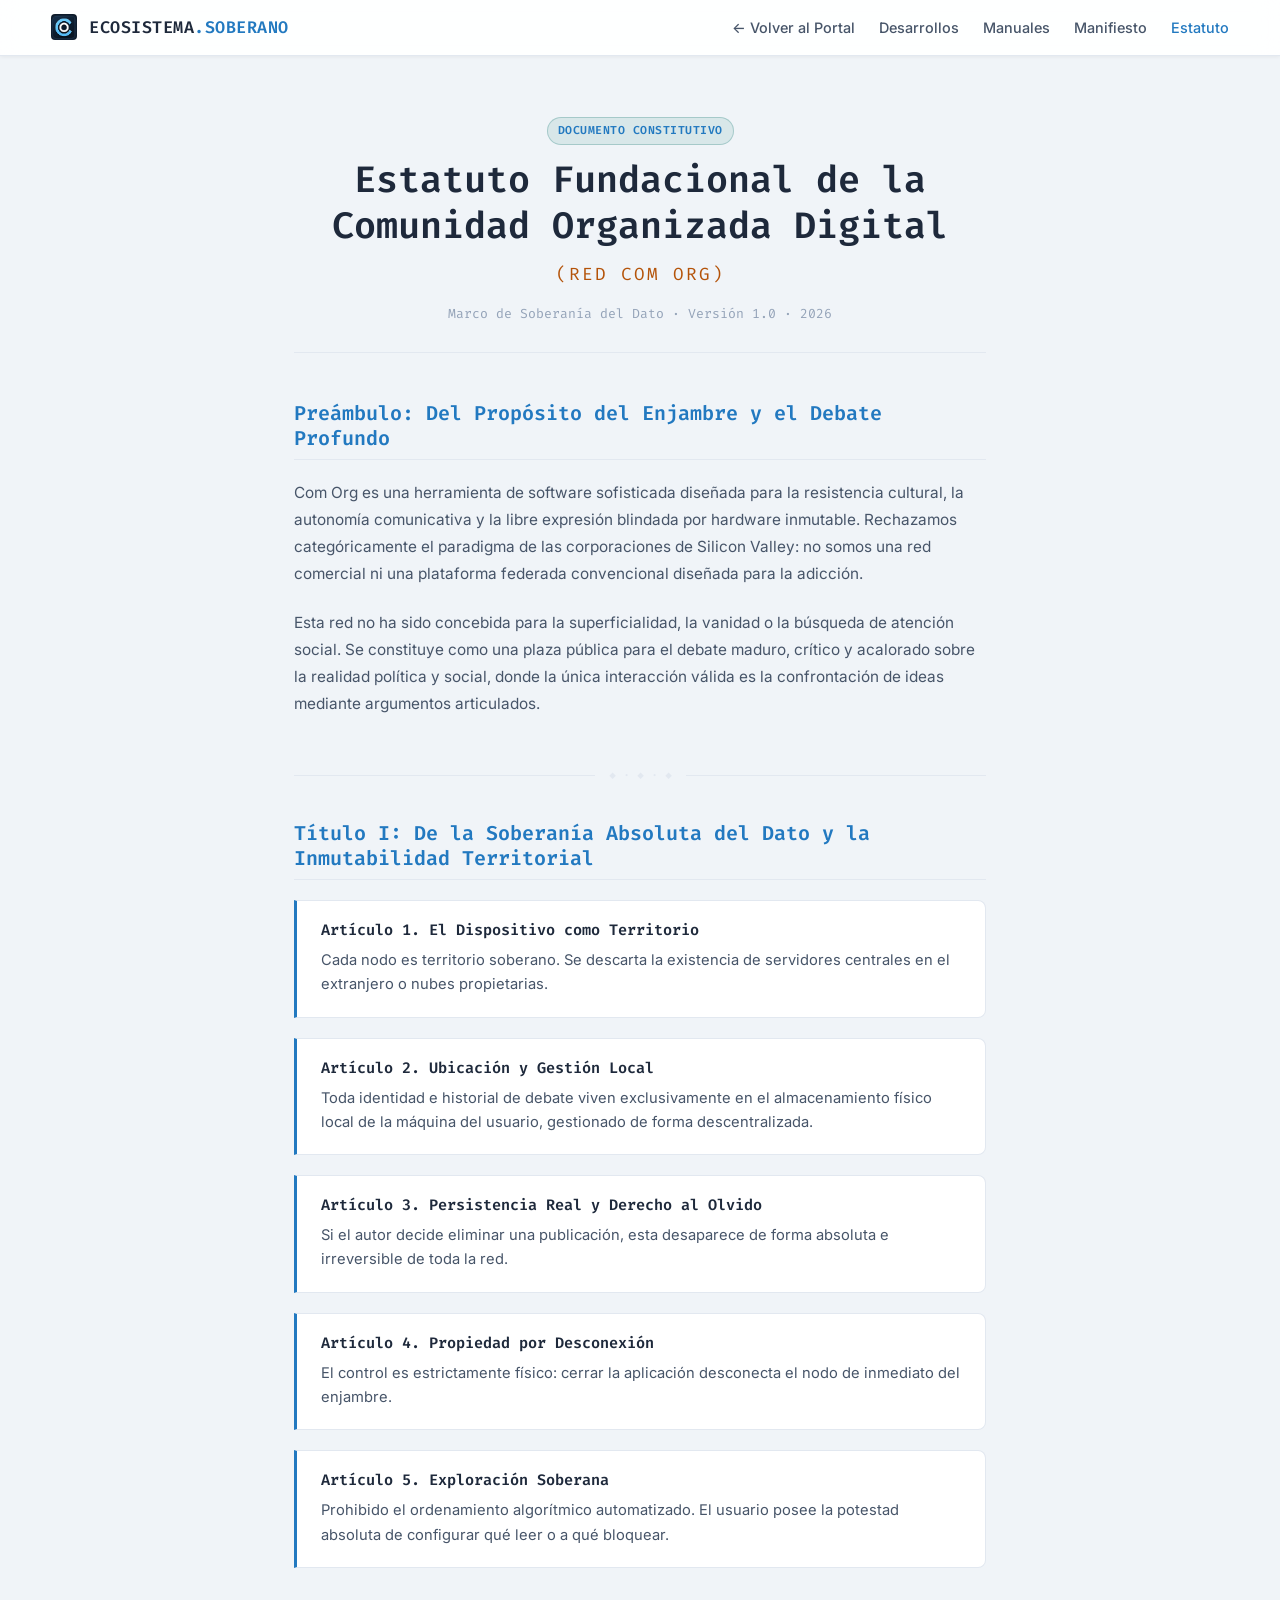
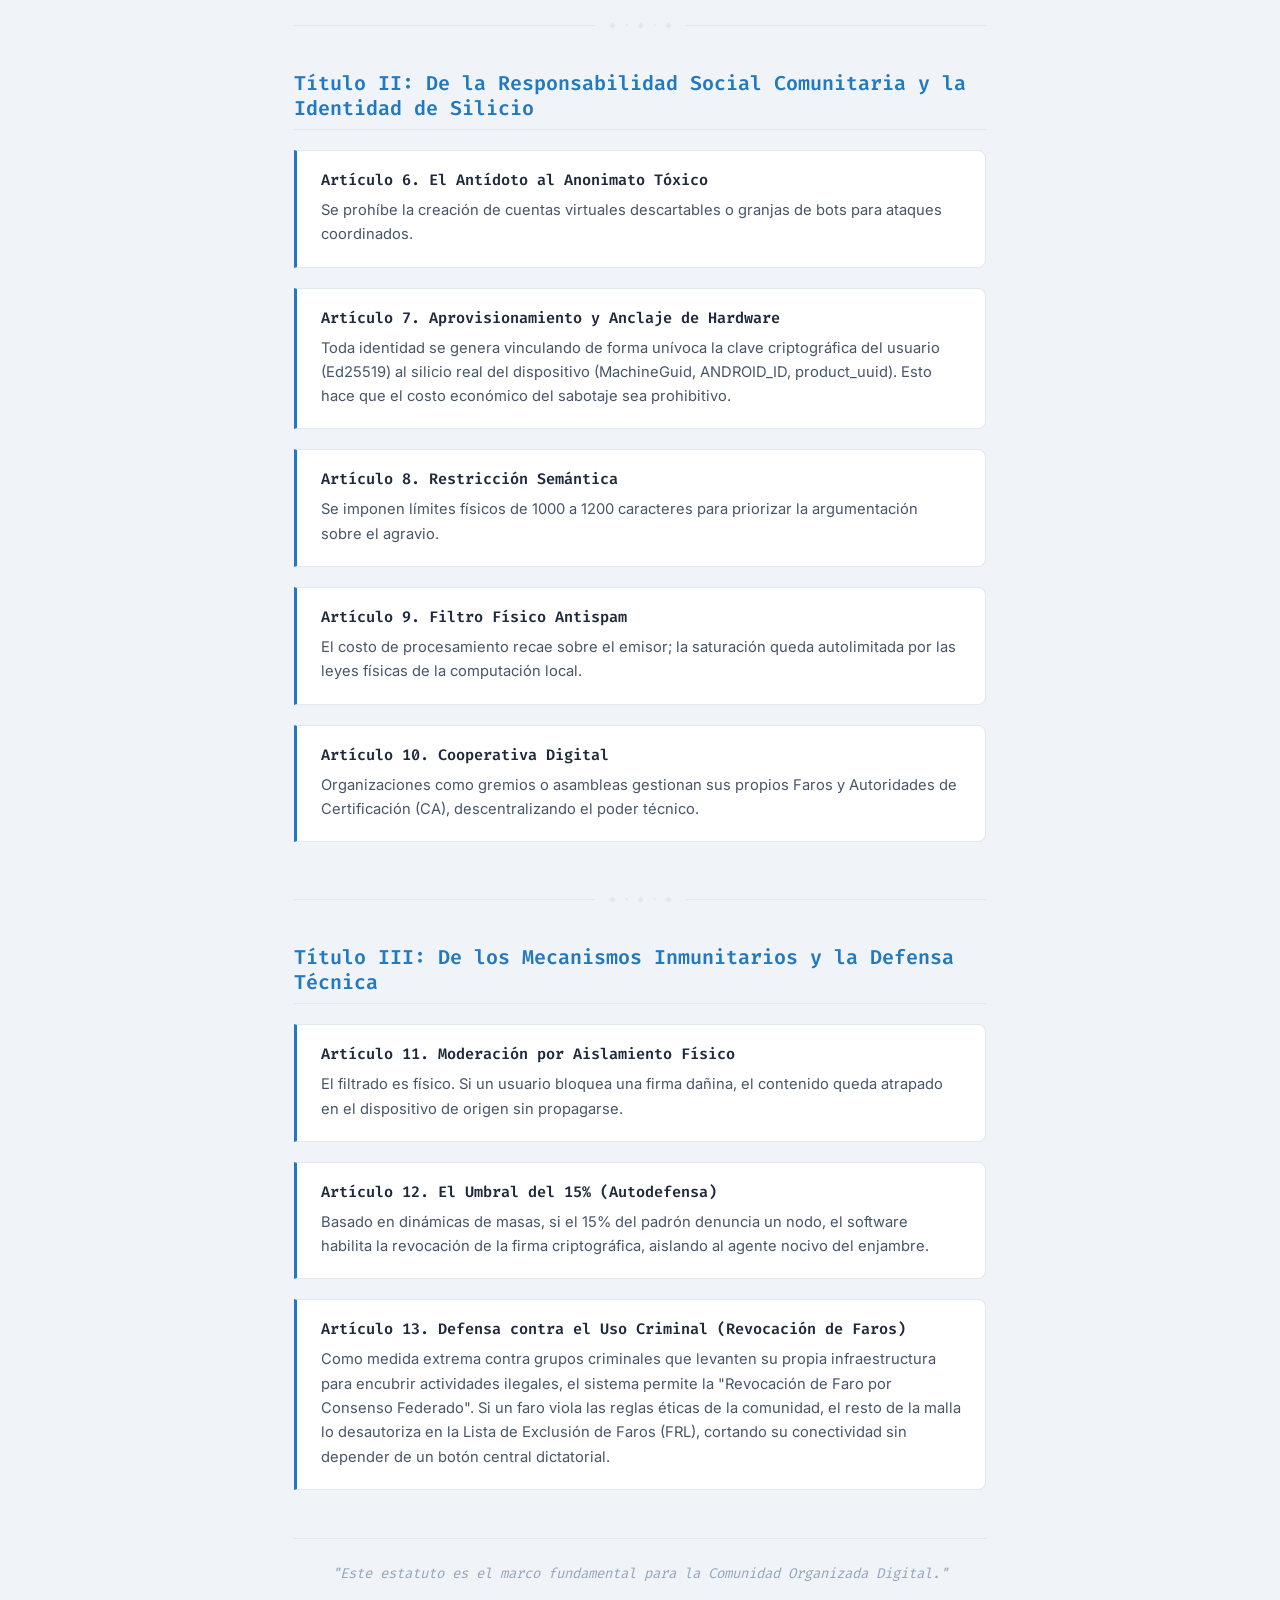
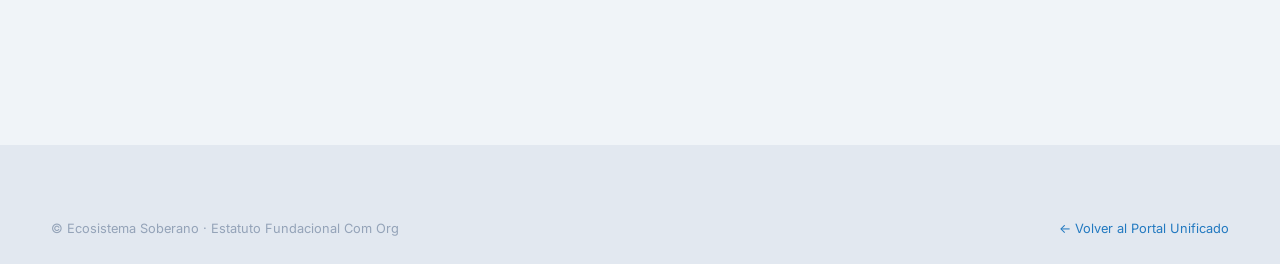
==== commit 2d790193: "nuevo estilo y material de difusion" ====
--- a/estatuto.html
+++ b/estatuto.html
@@ -8,358 +8,153 @@
 
     <link rel="preconnect" href="https://fonts.googleapis.com" />
     <link rel="preconnect" href="https://fonts.gstatic.com" crossorigin />
-    <link href="https://fonts.googleapis.com/css2?family=Fira+Code:wght@400;600&family=Inter:wght@300;400;600;700&display=swap" rel="stylesheet" />
+    <link href="https://fonts.googleapis.com/css2?family=Fira+Code:wght@400;600&family=Inter:wght@300;400;500;600;700&display=swap" rel="stylesheet" />
+    <link rel="stylesheet" href="css/main.css">
 
     <style>
-        /* ============================================================
-           VARIABLES Y RESET (idéntico a index.html)
-        ============================================================ */
-        :root {
-            /* Sistema DUAL: Modo Claro (por defecto) */
-            --bg-principal: #f4f6f9;
-            --bg-card: #ffffff;
-            --bg-section-alt: #eef2f6;
-            --texto-main: #1a202c;
-            --texto-secundario: #394452;
-            --acento: #cc7023;
-            --acento-hover: #b35f1b;
-            --borde: #e2e8f0;
-            --estado-exito: #059669;
-            --bg-codigo: #e2e8f0;
-            --texto-codigo: #cc7023;
-
-            /* Mapeo para retrocompatibilidad con las clases existentes */
-            --bg-dark: var(--bg-principal);
-            --border-glow: var(--borde);
-            --accent-terracota: var(--acento);
-            --accent-glow: rgba(204, 112, 35, 0.25);
-            --text-main: var(--texto-main);
-            --text-muted: var(--texto-secundario);
-            --danger: #f43f5e;
-        }
-
-        /* @media (prefers-color-scheme: dark) {
-            :root {
-                --bg-principal: #0b1116;
-                --bg-card: #121a21;
-                --bg-section-alt: #0e161c;
-                --texto-main: #e2e8f0;
-                --texto-secundario: #94a3b8;
-                --acento: #f59e0b;
-                --acento-hover: #d97706;
-                --borde: #1e293b;
-                --estado-exito: #10b981;
-                --bg-codigo: #1a232c;
-                --texto-codigo: #10b981;
-                
-                --accent-glow: rgba(245, 158, 11, 0.25);
-            }
-        } */
-
-        *, *::before, *::after {
-            margin: 0;
-            padding: 0;
-            box-sizing: border-box;
-        }
-
-        html { scroll-behavior: smooth; }
-
-        body {
-            background-color: var(--bg-principal);
-            color: var(--texto-main);
-            font-family: 'Inter', sans-serif;
-            line-height: 1.65;
-            overflow-x: hidden;
-            transition: background-color 0.3s ease, color 0.3s ease;
-        }
-
-        /* Scrollbar */
-        ::-webkit-scrollbar { width: 7px; }
-        ::-webkit-scrollbar-track { background: var(--bg-dark); }
-        ::-webkit-scrollbar-thumb { background: var(--border-glow); border-radius: 4px; }
-        ::-webkit-scrollbar-thumb:hover { background: var(--accent-terracota); }
-
-        h1, h2, h3, h4, .mono { font-family: 'Fira Code', monospace; }
-
-        pre, code, .codigo {
-            font-family: 'Fira Code', monospace;
-            background-color: var(--bg-codigo);
-            color: var(--texto-codigo);
-            border-radius: 4px;
-        }
-
-        code {
-            padding: 0.2em 0.4em;
-        }
-
-        pre {
-            padding: 1rem;
-            overflow-x: auto;
-            border: 1px solid var(--borde);
-            border-radius: 6px;
-        }
-
-        pre code {
-            padding: 0;
-            background-color: transparent;
-        }
-
-        /* ============================================================
-           NAVBAR
-        ============================================================ */
-        nav {
-            position: sticky;
-            top: 0;
-            z-index: 100;
-            background: var(--bg-principal);
-            backdrop-filter: blur(14px);
-            border-bottom: 1px solid var(--borde);
-            padding: 14px 0;
-        }
-
-        .nav-inner {
-            width: 92%;
-            max-width: 1200px;
-            margin: 0 auto;
-            display: flex;
-            align-items: center;
-            justify-content: space-between;
-            gap: 20px;
-        }
-
-        .nav-logo {
-            font-family: 'Fira Code', monospace;
-            font-size: 1.05rem;
-            font-weight: 600;
-            color: var(--text-main);
-            text-decoration: none;
-            letter-spacing: 1px;
-            display: flex;
-            align-items: center;
-            gap: 8px;
-            transition: color 0.2s;
-        }
-
-        .nav-logo:hover { color: var(--accent-terracota); }
-
-        .nav-logo .arrow {
-            color: var(--accent-terracota);
-            font-size: 1rem;
-        }
-
-        /* ============================================================
-           STATUTE CONTAINER — lectura cómoda
-        ============================================================ */
         .statute-container {
-            max-width: 800px;
+            max-width: 820px;
             margin: 0 auto;
             padding: 60px 5% 80px;
         }
 
-        /* Encabezado del estatuto */
         .statute-header {
             text-align: center;
-            margin-bottom: 52px;
-            padding-bottom: 32px;
-            border-bottom: 1px solid rgba(46, 69, 92, 0.4);
+            margin-bottom: 48px;
+            padding-bottom: 28px;
+            border-bottom: 1px solid var(--border-subtle);
         }
 
         .statute-header h1 {
-            font-size: clamp(1.5rem, 3.5vw, 2.2rem);
-            font-weight: 700;
-            letter-spacing: -0.5px;
-            margin-bottom: 10px;
-            line-height: 1.3;
+            font-size: clamp(1.6rem, 3.5vw, 2.3rem);
+            margin-bottom: 12px;
+            color: var(--text-primary);
         }
 
         .statute-header .subtitle {
-            font-family: 'Fira Code', monospace;
-            color: var(--accent-terracota);
-            font-size: 1rem;
-            margin-bottom: 0;
+            font-family: var(--font-mono);
+            color: var(--accent-amber);
+            font-size: 1.1rem;
             letter-spacing: 2px;
         }
 
         .statute-header .doc-meta {
-            margin-top: 16px;
+            margin-top: 14px;
             font-size: 0.82rem;
             color: var(--text-muted);
-            font-family: 'Fira Code', monospace;
-        }
-
-        /* ============================================================
-           SECCIONES Y TÍTULOS
-        ============================================================ */
-        .preamble,
-        .title-section {
+            font-family: var(--font-mono);
+        }
+
+        .preamble, .title-section {
             margin-bottom: 48px;
         }
 
-        .preamble h2,
-        .title-section > h2 {
-            font-size: clamp(1rem, 2.5vw, 1.25rem);
-            color: var(--accent-terracota);
+        .preamble h2, .title-section > h2 {
+            font-size: 1.25rem;
+            color: var(--accent-emerald);
             margin-bottom: 20px;
-            padding-bottom: 10px;
-            border-bottom: 1px solid rgba(201, 122, 43, 0.25);
-            letter-spacing: 0.3px;
-        }
-
-        /* Párrafos del preámbulo */
+            padding-bottom: 8px;
+            border-bottom: 1px solid var(--border-subtle);
+            font-family: var(--font-mono);
+        }
+
         .preamble p {
-            color: var(--text-muted);
-            line-height: 1.8;
-            margin-bottom: 1.5rem;
-            font-size: 0.97rem;
-        }
-
-        /* ============================================================
-           ARTÍCULOS
-        ============================================================ */
+            color: var(--text-secondary);
+            line-height: 1.75;
+            margin-bottom: 1.4rem;
+            font-size: 0.96rem;
+        }
+
         .article {
             background-color: var(--bg-card);
-            border: 1px solid var(--border-glow);
-            border-left: 3px solid var(--accent-terracota);
-            border-radius: 0 8px 8px 0;
+            border: 1px solid var(--border-subtle);
+            border-left: 3px solid var(--accent-emerald);
+            border-radius: 0 var(--radius-md) var(--radius-md) 0;
             padding: 20px 24px;
-            margin-bottom: 1.5rem;
-            transition: border-color 0.3s ease, transform 0.3s ease, box-shadow 0.3s ease;
+            margin-bottom: 1.25rem;
+            transition: all var(--transition-fast);
         }
 
         .article:hover {
-            border-left-color: var(--accent-terracota);
-            border-color: var(--accent-terracota);
+            border-color: var(--border-strong);
+            border-left-color: var(--accent-emerald);
             transform: translateX(4px);
-            box-shadow: 0 4px 24px rgba(0, 0, 0, 0.35);
+            background-color: var(--bg-card-hover);
         }
 
         .article h3 {
+            font-size: 0.95rem;
+            color: var(--text-primary);
+            margin-bottom: 8px;
+            font-family: var(--font-mono);
+        }
+
+        .article p {
+            color: var(--text-secondary);
+            line-height: 1.65;
             font-size: 0.92rem;
-            color: var(--text-main);
-            margin-bottom: 10px;
-            font-family: 'Fira Code', monospace;
-            letter-spacing: 0.3px;
-        }
-
-        .article p {
-            color: var(--text-muted);
-            line-height: 1.75;
-            font-size: 0.94rem;
             margin-bottom: 0;
         }
 
-        /* Notas de referencia (citas) */
-        .cite {
-            font-family: 'Fira Code', monospace;
-            font-size: 0.72rem;
-            color: rgba(143, 163, 184, 0.45);
-            margin-left: 6px;
-        }
-
-        /* ============================================================
-           PIE DEL DOCUMENTO
-        ============================================================ */
         .statute-footer-note {
             margin-top: 48px;
             padding-top: 24px;
-            border-top: 1px solid rgba(46, 69, 92, 0.4);
+            border-top: 1px solid var(--border-subtle);
             text-align: center;
-            font-family: 'Fira Code', monospace;
-            font-size: 0.82rem;
+            font-family: var(--font-mono);
+            font-size: 0.88rem;
             color: var(--text-muted);
             font-style: italic;
         }
 
-        /* ============================================================
-           FOOTER GLOBAL
-        ============================================================ */
-        footer {
-            background-color: var(--bg-section-alt);
-            border-top: 2px solid var(--borde);
-            padding: 40px 0;
-            text-align: center;
-        }
-
-        .footer-logo {
-            font-family: 'Fira Code', monospace;
-            font-size: 1.1rem;
-            color: var(--text-main);
-            margin-bottom: 12px;
-            letter-spacing: 2px;
-        }
-
-        footer p {
-            color: var(--text-muted);
-            font-size: 0.88rem;
-            margin-bottom: 8px;
-        }
-
-        footer a {
-            color: var(--text-main);
-            text-decoration: none;
-            transition: color 0.2s;
-        }
-
-        footer a:hover { color: var(--accent-terracota); }
-
-        .legal {
-            font-size: 0.78rem;
-            font-style: italic;
-            color: #4a6070;
-            margin-top: 16px;
-        }
-
-        /* ============================================================
-           SEPARADOR DECORATIVO
-        ============================================================ */
         .divider {
             display: flex;
             align-items: center;
             gap: 14px;
-            margin: 40px auto;
-            color: var(--border-glow);
-            font-family: 'Fira Code', monospace;
-            font-size: 0.7rem;
-            letter-spacing: 2px;
+            margin: 36px auto;
+            color: var(--border-subtle);
+            font-family: var(--font-mono);
+            font-size: 0.75rem;
         }
 
         .divider::before, .divider::after {
             content: '';
             flex: 1;
             height: 1px;
-            background: var(--border-glow);
-            opacity: 0.4;
-        }
-
-        @media (max-width: 600px) {
-            .statute-container { padding: 40px 5% 60px; }
+            background: var(--border-subtle);
         }
     </style>
 </head>
 <body>
 
-    <!-- ====================================================
-         NAV
-    ==================================================== -->
-    <nav id="nav-estatuto">
-        <div class="nav-inner">
-            <a href="../index.html" class="nav-logo">
-                <span class="arrow">←</span>
-                Volver a la Página Unificada
+    <!-- Navegación unificada -->
+    <header class="navbar">
+        <div class="container nav-wrapper">
+            <a href="index.html" class="nav-brand">
+                <img src="manual/img/com-org.png" alt="Logo">
+                <span>ECOSISTEMA<span class="accent">.SOBERANO</span></span>
             </a>
-            <span style="font-family: 'Fira Code', monospace; font-size: 0.8rem; color: var(--text-muted); letter-spacing: 1px;">ESTATUTO FUNDACIONAL</span>
+
+            <button class="nav-toggle" id="navToggle" aria-label="Abrir menú">☰</button>
+
+            <ul class="nav-links" id="navLinks">
+                <li><a href="index.html">← Volver al Portal</a></li>
+                <li><a href="index.html#desarrollos">Desarrollos</a></li>
+                <li><a href="index.html#documentacion">Manuales</a></li>
+                <li><a href="manifiesto.html">Manifiesto</a></li>
+                <li><a href="estatuto.html" class="active">Estatuto</a></li>
+            </ul>
         </div>
-    </nav>
-
-    <!-- ====================================================
-         CONTENIDO PRINCIPAL
-    ==================================================== -->
+    </header>
+
+    <!-- Contenido Principal -->
     <main class="statute-container">
 
         <header class="statute-header">
+            <span class="badge badge-emerald" style="margin-bottom: 12px;">Documento Constitutivo</span>
             <h1>Estatuto Fundacional de la Comunidad Organizada Digital</h1>
             <p class="subtitle">(RED COM ORG)</p>
-            <p class="doc-meta">Marco fundamental · Versión 1.0 · 2026</p>
+            <p class="doc-meta">Marco de Soberanía del Dato · Versión 1.0 · 2026</p>
         </header>
 
         <!-- PREÁMBULO -->
@@ -379,7 +174,7 @@
             </p>
         </section>
 
-        <div class="divider">◆ · ◆</div>
+        <div class="divider">◆ · ◆ · ◆</div>
 
         <!-- TÍTULO I -->
         <section class="title-section">
@@ -397,7 +192,7 @@
 
             <article class="article">
                 <h3>Artículo 3. Persistencia Real y Derecho al Olvido</h3>
-                <p>Si el autor decide eliminar una publicación, esta desaparece de forma absoluta e irreversible.</p>
+                <p>Si el autor decide eliminar una publicación, esta desaparece de forma absoluta e irreversible de toda la red.</p>
             </article>
 
             <article class="article">
@@ -411,7 +206,7 @@
             </article>
         </section>
 
-        <div class="divider">◆ · ◆</div>
+        <div class="divider">◆ · ◆ · ◆</div>
 
         <!-- TÍTULO II -->
         <section class="title-section">
@@ -443,7 +238,7 @@
             </article>
         </section>
 
-        <div class="divider">◆ · ◆</div>
+        <div class="divider">◆ · ◆ · ◆</div>
 
         <!-- TÍTULO III -->
         <section class="title-section">
@@ -471,18 +266,22 @@
 
     </main>
 
-    <!-- ====================================================
-         FOOTER
-    ==================================================== -->
+    <!-- Footer -->
     <footer>
-        <div style="width: 92%; max-width: 1200px; margin: 0 auto;">
-            <p class="footer-logo">◆ Com-Org // Proyecto Libre y Soberano ◆</p>
-            <p>Contacto de Desarrollo: <a href="mailto:CO-arg@proton.me">CO-arg@proton.me</a></p>
-            <p><a href="../index.html">← Volver a la Página Unificada</a></p>
-            <p><a href="index.html">Ver landing histórica de Com Org</a></p>
-            <p class="legal">"Esta página no utiliza cookies de rastreo, no guarda tu IP y respeta tu existencia."</p>
+        <div class="container footer-bottom">
+            <div>© Ecosistema Soberano · Estatuto Fundacional Com Org</div>
+            <div><a href="index.html">← Volver al Portal Unificado</a></div>
         </div>
     </footer>
 
+    <script>
+        const navToggle = document.getElementById('navToggle');
+        const navLinks = document.getElementById('navLinks');
+        if (navToggle && navLinks) {
+            navToggle.addEventListener('click', () => {
+                navLinks.classList.toggle('is-open');
+            });
+        }
+    </script>
 </body>
 </html>
--- a/css/main.css
+++ b/css/main.css
@@ -0,0 +1,775 @@
+/* ==========================================================================
+   SISTEMA DE DISEÑO — ECOSISTEMA TECNOLÓGICO SOBERANO
+   Estética: Profesional, Institucional, Soberanía Digital, Local-First
+   Paleta: Fondo claro (#f0f4f8), Azul pizarra (#1e3a5f), Teal (#0f766e)
+   ========================================================================== */
+
+:root {
+  /* Fondos primarios y secundarios */
+  --bg-core:       #f0f4f8;
+  --bg-surface:    #ffffff;
+  --bg-card:       #ffffff;
+  --bg-card-hover: #f8fafc;
+  --bg-elevated:   #e2e8f0;
+
+  /* Bordes y divisiones */
+  --border-subtle: #e2e8f0;
+  --border-strong: #cbd5e1;
+
+  /* Tipografía */
+  --text-primary:   #1e293b;
+  --text-secondary: #475569;
+  --text-muted:     #94a3b8;
+  --text-code:      #2279c0;
+
+  /* Acentos profesionales */
+  --accent-emerald:      #2279c0;   /* azul medio institucional */
+  --accent-emerald-hover:#1a62a3;
+  --accent-emerald-glow: rgba(34, 121, 192, 0.12);
+
+  --accent-amber:      #b45309;     /* ámbar sobrio */
+  --accent-amber-hover:#92400e;
+  --accent-amber-glow: rgba(180, 83, 9, 0.10);
+
+  --accent-cyan: #0369a1;           /* azul satélite */
+  --accent-rose: #be185d;           /* rojo aviso */
+
+  /* Fuentes */
+  --font-sans: 'Inter', -apple-system, BlinkMacSystemFont, "Segoe UI", Roboto, sans-serif;
+  --font-mono: 'Fira Code', ui-monospace, SFMono-Regular, Menlo, Monaco, Consolas, monospace;
+
+  /* Espaciado y radios */
+  --radius-sm:   4px;
+  --radius-md:   8px;
+  --radius-lg:   12px;
+  --radius-full: 9999px;
+
+  --transition-fast:   0.18s cubic-bezier(0.4, 0, 0.2, 1);
+  --transition-normal: 0.25s cubic-bezier(0.4, 0, 0.2, 1);
+
+  /* ── Aliases de retrocompatibilidad (manuales y estatuto) ── */
+  --bg-principal:    var(--bg-core);
+  --bg-card-legacy:  var(--bg-card);
+  --bg-section-alt:  var(--bg-surface);
+  --texto-main:      var(--text-primary);
+  --texto-secundario:var(--text-secondary);
+  --acento:          var(--accent-emerald);
+  --acento-hover:    var(--accent-emerald-hover);
+  --borde:           var(--border-subtle);
+  --estado-exito:    var(--accent-emerald);
+  --bg-codigo:       #f1f5f9;
+  --texto-codigo:    var(--text-code);
+  --accent-terracota:var(--accent-amber);
+  --accent-glow:     var(--accent-amber-glow);
+  --text-main:       var(--text-primary);
+  --bg-dark:         var(--bg-elevated);
+  --border-glow:     var(--border-strong);
+  --danger:          var(--accent-rose);
+  --warn:            var(--accent-amber);
+  --line:            var(--border-subtle);
+  --txt:             var(--text-primary);
+  --bg:              var(--bg-core);
+  --bg2:             var(--bg-surface);
+  --card:            var(--bg-card);
+}
+
+/* ── Reset y box model ── */
+*,
+*::before,
+*::after {
+  box-sizing: border-box;
+  margin: 0;
+  padding: 0;
+}
+
+html {
+  font-size: 16px;
+  scroll-behavior: smooth;
+  color-scheme: light;
+}
+
+body {
+  background-color: var(--bg-core);
+  color: var(--text-primary);
+  font-family: var(--font-sans);
+  line-height: 1.6;
+  overflow-x: hidden;
+  -webkit-font-smoothing: antialiased;
+  -moz-osx-font-smoothing: grayscale;
+}
+
+/* ── Tipografía base ── */
+h1, h2, h3, h4, h5, h6 {
+  color: var(--text-primary);
+  font-weight: 600;
+  line-height: 1.25;
+}
+
+h1, .font-mono {
+  font-family: var(--font-mono);
+}
+
+p {
+  color: var(--text-secondary);
+  font-size: 0.96rem;
+}
+
+a {
+  color: var(--accent-emerald);
+  text-decoration: none;
+  transition: color var(--transition-fast);
+}
+
+a:hover {
+  color: var(--accent-emerald-hover);
+}
+
+/* ── Contenedores globales ── */
+.container {
+  width: 92%;
+  max-width: 1200px;
+  margin: 0 auto;
+  position: relative;
+}
+
+.container-narrow {
+  width: 92%;
+  max-width: 860px;
+  margin: 0 auto;
+  position: relative;
+}
+
+.section-padding {
+  padding: 72px 0;
+}
+
+@media (max-width: 768px) {
+  .section-padding { padding: 48px 0; }
+}
+
+/* ── Barra de navegación ── */
+.navbar {
+  position: sticky;
+  top: 0;
+  z-index: 100;
+  background: rgba(255, 255, 255, 0.92);
+  backdrop-filter: blur(12px);
+  -webkit-backdrop-filter: blur(12px);
+  border-bottom: 1px solid var(--border-subtle);
+  padding: 14px 0;
+  box-shadow: 0 1px 4px rgba(0,0,0,0.06);
+}
+
+.nav-wrapper {
+  display: flex;
+  align-items: center;
+  justify-content: space-between;
+  gap: 20px;
+}
+
+.nav-brand {
+  display: flex;
+  align-items: center;
+  gap: 12px;
+  font-family: var(--font-mono);
+  font-size: 1.05rem;
+  font-weight: 600;
+  color: var(--text-primary);
+  letter-spacing: 0.5px;
+}
+
+.nav-brand img {
+  width: 26px;
+  height: 26px;
+  border-radius: var(--radius-sm);
+  object-fit: cover;
+}
+
+.nav-brand .accent {
+  color: var(--accent-emerald);
+}
+
+.nav-links {
+  display: flex;
+  align-items: center;
+  gap: 24px;
+  list-style: none;
+}
+
+.nav-links a {
+  color: var(--text-secondary);
+  font-size: 0.9rem;
+  font-weight: 500;
+  transition: color var(--transition-fast);
+}
+
+.nav-links a:hover,
+.nav-links a.active {
+  color: var(--accent-emerald);
+}
+
+/* Botón dentro de la barra de nav — evita que .nav-links a pise el color del btn */
+.nav-links a.btn-primary,
+.nav-links a.btn-primary:hover,
+.nav-links a.btn-primary:active {
+  color: #ffffff;
+}
+
+.nav-toggle {
+  display: none;
+  background: none;
+  border: 1px solid var(--border-strong);
+  color: var(--text-primary);
+  padding: 8px 12px;
+  border-radius: var(--radius-sm);
+  cursor: pointer;
+  font-size: 1.1rem;
+}
+
+/* ── Botones ── */
+.btn {
+  display: inline-flex;
+  align-items: center;
+  justify-content: center;
+  gap: 8px;
+  font-family: var(--font-mono);
+  font-size: 0.85rem;
+  font-weight: 600;
+  padding: 10px 20px;
+  border-radius: var(--radius-md);
+  cursor: pointer;
+  text-decoration: none;
+  transition: all var(--transition-fast);
+  border: 1px solid transparent;
+  white-space: nowrap;
+}
+
+.btn-primary {
+  background-color: var(--accent-emerald);
+  color: #ffffff;
+  box-shadow: 0 2px 8px var(--accent-emerald-glow);
+}
+
+.btn-primary:hover {
+  background-color: var(--accent-emerald-hover);
+  color: #ffffff;
+  transform: translateY(-1px);
+  box-shadow: 0 4px 16px var(--accent-emerald-glow);
+}
+
+.btn-outline {
+  background-color: transparent;
+  color: var(--text-primary);
+  border-color: var(--border-strong);
+}
+
+.btn-outline:hover {
+  background-color: var(--bg-elevated);
+  border-color: var(--accent-emerald);
+  color: var(--accent-emerald);
+  transform: translateY(-1px);
+}
+
+.btn-sm {
+  padding: 6px 12px;
+  font-size: 0.78rem;
+}
+
+/* ── Badges ── */
+.badge {
+  display: inline-flex;
+  align-items: center;
+  gap: 6px;
+  font-family: var(--font-mono);
+  font-size: 0.72rem;
+  font-weight: 600;
+  padding: 4px 10px;
+  border-radius: var(--radius-full);
+  letter-spacing: 0.5px;
+  text-transform: uppercase;
+}
+
+.badge-emerald {
+  background-color: rgba(15, 118, 110, 0.10);
+  color: var(--accent-emerald);
+  border: 1px solid rgba(15, 118, 110, 0.25);
+}
+
+.badge-amber {
+  background-color: rgba(180, 83, 9, 0.10);
+  color: var(--accent-amber);
+  border: 1px solid rgba(180, 83, 9, 0.25);
+}
+
+.badge-cyan {
+  background-color: rgba(3, 105, 161, 0.10);
+  color: var(--accent-cyan);
+  border: 1px solid rgba(3, 105, 161, 0.25);
+}
+
+.badge-rose {
+  background-color: rgba(190, 24, 93, 0.10);
+  color: var(--accent-rose);
+  border: 1px solid rgba(190, 24, 93, 0.25);
+}
+
+.badge-muted {
+  background-color: var(--bg-elevated);
+  color: var(--text-secondary);
+  border: 1px solid var(--border-subtle);
+}
+
+.badge-dot {
+  width: 6px;
+  height: 6px;
+  border-radius: 50%;
+  background-color: currentColor;
+}
+
+/* ── Tarjetas ── */
+.card {
+  background-color: var(--bg-card);
+  border: 1px solid var(--border-subtle);
+  border-radius: var(--radius-md);
+  padding: 24px;
+  display: flex;
+  flex-direction: column;
+  transition: all var(--transition-normal);
+  position: relative;
+  overflow: hidden;
+  box-shadow: 0 2px 8px rgba(30, 41, 59, 0.07), 0 1px 2px rgba(30, 41, 59, 0.05);
+}
+
+.card:hover {
+  background-color: var(--bg-card-hover);
+  border-color: var(--border-strong);
+  transform: translateY(-3px);
+  box-shadow: 0 8px 24px rgba(30, 41, 59, 0.12), 0 2px 6px rgba(30, 41, 59, 0.07);
+}
+
+.card-tactical-border::before {
+  content: "";
+  position: absolute;
+  top: 0; left: 0;
+  width: 3px; height: 100%;
+  background: var(--accent-emerald);
+}
+
+.card-tactical-amber::before {
+  content: "";
+  position: absolute;
+  top: 0; left: 0;
+  width: 3px; height: 100%;
+  background: var(--accent-amber);
+}
+
+/* ── Grid del Catálogo de Productos ── */
+.grid-ecosystem {
+  display: grid;
+  grid-template-columns: repeat(auto-fit, minmax(320px, 1fr));
+  gap: 24px;
+  margin-top: 36px;
+}
+
+.product-card {
+  display: flex;
+  flex-direction: column;
+  height: 100%;
+}
+
+.product-header {
+  display: flex;
+  align-items: flex-start;
+  justify-content: space-between;
+  margin-bottom: 16px;
+  gap: 12px;
+}
+
+.product-title {
+  font-size: 1.25rem;
+  font-weight: 700;
+  display: flex;
+  align-items: center;
+  gap: 8px;
+}
+
+.product-desc {
+  color: var(--text-secondary);
+  font-size: 0.92rem;
+  line-height: 1.6;
+  margin-bottom: 20px;
+  flex-grow: 1;
+}
+
+.product-features {
+  list-style: none;
+  margin-bottom: 24px;
+  display: flex;
+  flex-direction: column;
+  gap: 8px;
+  border-top: 1px dashed var(--border-subtle);
+  padding-top: 16px;
+}
+
+.product-features li {
+  font-size: 0.86rem;
+  color: var(--text-muted);
+  display: flex;
+  align-items: center;
+  gap: 8px;
+}
+
+.product-features li strong {
+  color: var(--text-primary);
+  font-weight: 500;
+}
+
+.product-features li::before {
+  content: "▹";
+  color: var(--accent-emerald);
+  font-family: var(--font-mono);
+}
+
+.product-actions {
+  display: flex;
+  gap: 10px;
+  flex-wrap: wrap;
+  margin-top: auto;
+}
+
+/* ── Hero Principal ── */
+.hero {
+  padding: 80px 0 60px;
+  text-align: center;
+  border-bottom: 1px solid var(--border-subtle);
+  background: linear-gradient(160deg, #e8f4f8 0%, #ffffff 60%);
+}
+
+.hero-pill {
+  margin-bottom: 20px;
+}
+
+.hero h1 {
+  font-size: clamp(2rem, 4.5vw, 3.2rem);
+  letter-spacing: -0.5px;
+  margin-bottom: 20px;
+  font-weight: 700;
+  color: var(--text-primary);
+}
+
+.hero h1 .highlight {
+  color: var(--accent-emerald);
+}
+
+.hero-lead {
+  font-size: 1.15rem;
+  color: var(--text-secondary);
+  max-width: 760px;
+  margin: 0 auto 36px;
+  line-height: 1.65;
+}
+
+.hero-ctas {
+  display: flex;
+  gap: 16px;
+  justify-content: center;
+  flex-wrap: wrap;
+}
+
+/* ── Filosofía / Banner colapsable ── */
+.philosophy-banner {
+  background: var(--bg-surface);
+  border: 1px solid var(--border-subtle);
+  border-radius: var(--radius-lg);
+  padding: 32px;
+  margin-top: 48px;
+  box-shadow: 0 2px 8px rgba(30, 41, 59, 0.07), 0 1px 2px rgba(30, 41, 59, 0.05);
+}
+
+.philosophy-header {
+  display: flex;
+  justify-content: space-between;
+  align-items: center;
+  flex-wrap: wrap;
+  gap: 16px;
+  margin-bottom: 20px;
+}
+
+.philosophy-grid {
+  display: grid;
+  grid-template-columns: repeat(auto-fit, minmax(240px, 1fr));
+  gap: 20px;
+  margin-top: 20px;
+}
+
+.philosophy-item {
+  padding: 16px;
+  background: var(--bg-core);
+  border: 1px solid var(--border-subtle);
+  border-radius: var(--radius-sm);
+}
+
+.philosophy-item h4 {
+  font-family: var(--font-mono);
+  color: var(--accent-amber);
+  font-size: 0.95rem;
+  margin-bottom: 8px;
+}
+
+.philosophy-item p {
+  font-size: 0.88rem;
+  line-height: 1.5;
+}
+
+/* ── Tabla de Documentación ── */
+.docs-table-wrapper {
+  overflow-x: auto;
+  border: 1px solid var(--border-subtle);
+  border-radius: var(--radius-md);
+  margin-top: 24px;
+  background-color: var(--bg-card);
+  box-shadow: 0 2px 8px rgba(30, 41, 59, 0.07), 0 1px 2px rgba(30, 41, 59, 0.05);
+}
+
+.docs-table {
+  width: 100%;
+  border-collapse: collapse;
+  text-align: left;
+  font-size: 0.9rem;
+}
+
+.docs-table th,
+.docs-table td {
+  padding: 14px 18px;
+  border-bottom: 1px solid var(--border-subtle);
+}
+
+.docs-table th {
+  background-color: var(--bg-elevated);
+  font-family: var(--font-mono);
+  font-size: 0.78rem;
+  color: var(--text-muted);
+  text-transform: uppercase;
+  letter-spacing: 0.5px;
+}
+
+.docs-table tr:last-child td {
+  border-bottom: none;
+}
+
+.docs-table tr:hover td {
+  background-color: var(--bg-core);
+}
+
+/* ── Modales ── */
+.modal-overlay {
+  display: none;
+  position: fixed;
+  inset: 0;
+  z-index: 1000;
+  background: rgba(30, 41, 59, 0.55);
+  backdrop-filter: blur(8px);
+  -webkit-backdrop-filter: blur(8px);
+  align-items: center;
+  justify-content: center;
+  padding: 20px;
+}
+
+.modal-overlay.is-open {
+  display: flex;
+}
+
+.modal-box {
+  background-color: var(--bg-card);
+  border: 1px solid var(--border-strong);
+  border-radius: var(--radius-lg);
+  padding: 32px;
+  max-width: 560px;
+  width: 100%;
+  position: relative;
+  box-shadow: 0 24px 60px rgba(30, 41, 59, 0.18);
+}
+
+.modal-close {
+  position: absolute;
+  top: 16px; right: 16px;
+  background: none;
+  border: none;
+  color: var(--text-muted);
+  font-size: 1.3rem;
+  cursor: pointer;
+  padding: 4px 8px;
+}
+
+.modal-close:hover {
+  color: var(--text-primary);
+}
+
+/* ── Footer ── */
+footer {
+  border-top: 1px solid var(--border-subtle);
+  background-color: var(--bg-elevated);
+  padding: 48px 0 24px;
+  margin-top: 80px;
+  font-size: 0.88rem;
+  color: var(--text-muted);
+}
+
+.footer-grid {
+  display: grid;
+  grid-template-columns: 2fr 1fr 1fr;
+  gap: 32px;
+  margin-bottom: 36px;
+}
+
+.footer-brand h4 {
+  font-family: var(--font-mono);
+  color: var(--text-primary);
+  margin-bottom: 12px;
+}
+
+.footer-links {
+  list-style: none;
+  display: flex;
+  flex-direction: column;
+  gap: 8px;
+}
+
+.footer-links a {
+  color: var(--text-muted);
+}
+
+.footer-links a:hover {
+  color: var(--text-primary);
+}
+
+.footer-bottom {
+  border-top: 1px solid var(--border-subtle);
+  padding-top: 24px;
+  display: flex;
+  justify-content: space-between;
+  align-items: center;
+  flex-wrap: wrap;
+  gap: 12px;
+  font-size: 0.8rem;
+}
+
+/* ── Código en línea y bloques ── */
+code {
+  font-family: var(--font-mono);
+  background-color: #f1f5f9;
+  color: var(--text-code);
+  padding: 0.15em 0.4em;
+  border-radius: var(--radius-sm);
+  border: 1px solid var(--border-subtle);
+  font-size: 0.88em;
+}
+
+pre {
+  background-color: #f1f5f9;
+  border: 1px solid var(--border-subtle);
+  border-radius: var(--radius-md);
+  padding: 20px;
+  overflow-x: auto;
+  font-size: 0.88rem;
+  line-height: 1.6;
+}
+
+pre code {
+  background: none;
+  border: none;
+  padding: 0;
+  color: var(--text-primary);
+}
+
+/* ── Formularios e inputs ── */
+input, textarea, select {
+  background-color: var(--bg-surface);
+  color: var(--text-primary);
+  border: 1px solid var(--border-strong);
+  border-radius: var(--radius-md);
+  padding: 10px 14px;
+  font-family: var(--font-sans);
+  font-size: 0.95rem;
+  transition: border-color var(--transition-fast);
+  width: 100%;
+}
+
+input:focus, textarea:focus, select:focus {
+  outline: none;
+  border-color: var(--accent-emerald);
+  box-shadow: 0 0 0 3px var(--accent-emerald-glow);
+}
+
+/* ── Alertas y callouts ── */
+.alert {
+  padding: 16px 20px;
+  border-radius: var(--radius-md);
+  border-left: 4px solid;
+  font-size: 0.92rem;
+  margin: 16px 0;
+}
+
+.alert-info {
+  background-color: rgba(3, 105, 161, 0.07);
+  border-color: var(--accent-cyan);
+  color: #0c4a6e;
+}
+
+.alert-success {
+  background-color: rgba(34, 121, 192, 0.07);
+  border-color: var(--accent-emerald);
+  color: #1a3a5c;
+}
+
+.alert-warning {
+  background-color: rgba(180, 83, 9, 0.07);
+  border-color: var(--accent-amber);
+  color: #78350f;
+}
+
+.alert-danger {
+  background-color: rgba(190, 24, 93, 0.07);
+  border-color: var(--accent-rose);
+  color: #831843;
+}
+
+/* ── Responsividad Mobile ── */
+@media (max-width: 900px) {
+  .nav-toggle {
+    display: block;
+  }
+
+  .nav-links {
+    display: none;
+    position: absolute;
+    top: 100%;
+    left: 0; right: 0;
+    background-color: var(--bg-surface);
+    border-bottom: 1px solid var(--border-subtle);
+    flex-direction: column;
+    padding: 20px;
+    gap: 16px;
+    align-items: flex-start;
+    box-shadow: 0 4px 12px rgba(0,0,0,0.08);
+  }
+
+  .nav-links.is-open {
+    display: flex;
+  }
+
+  .footer-grid {
+    grid-template-columns: 1fr;
+    gap: 24px;
+  }
+}
+
+@media (max-width: 640px) {
+  .grid-ecosystem {
+    grid-template-columns: 1fr;
+  }
+
+  .hero {
+    padding: 56px 0 40px;
+  }
+}
